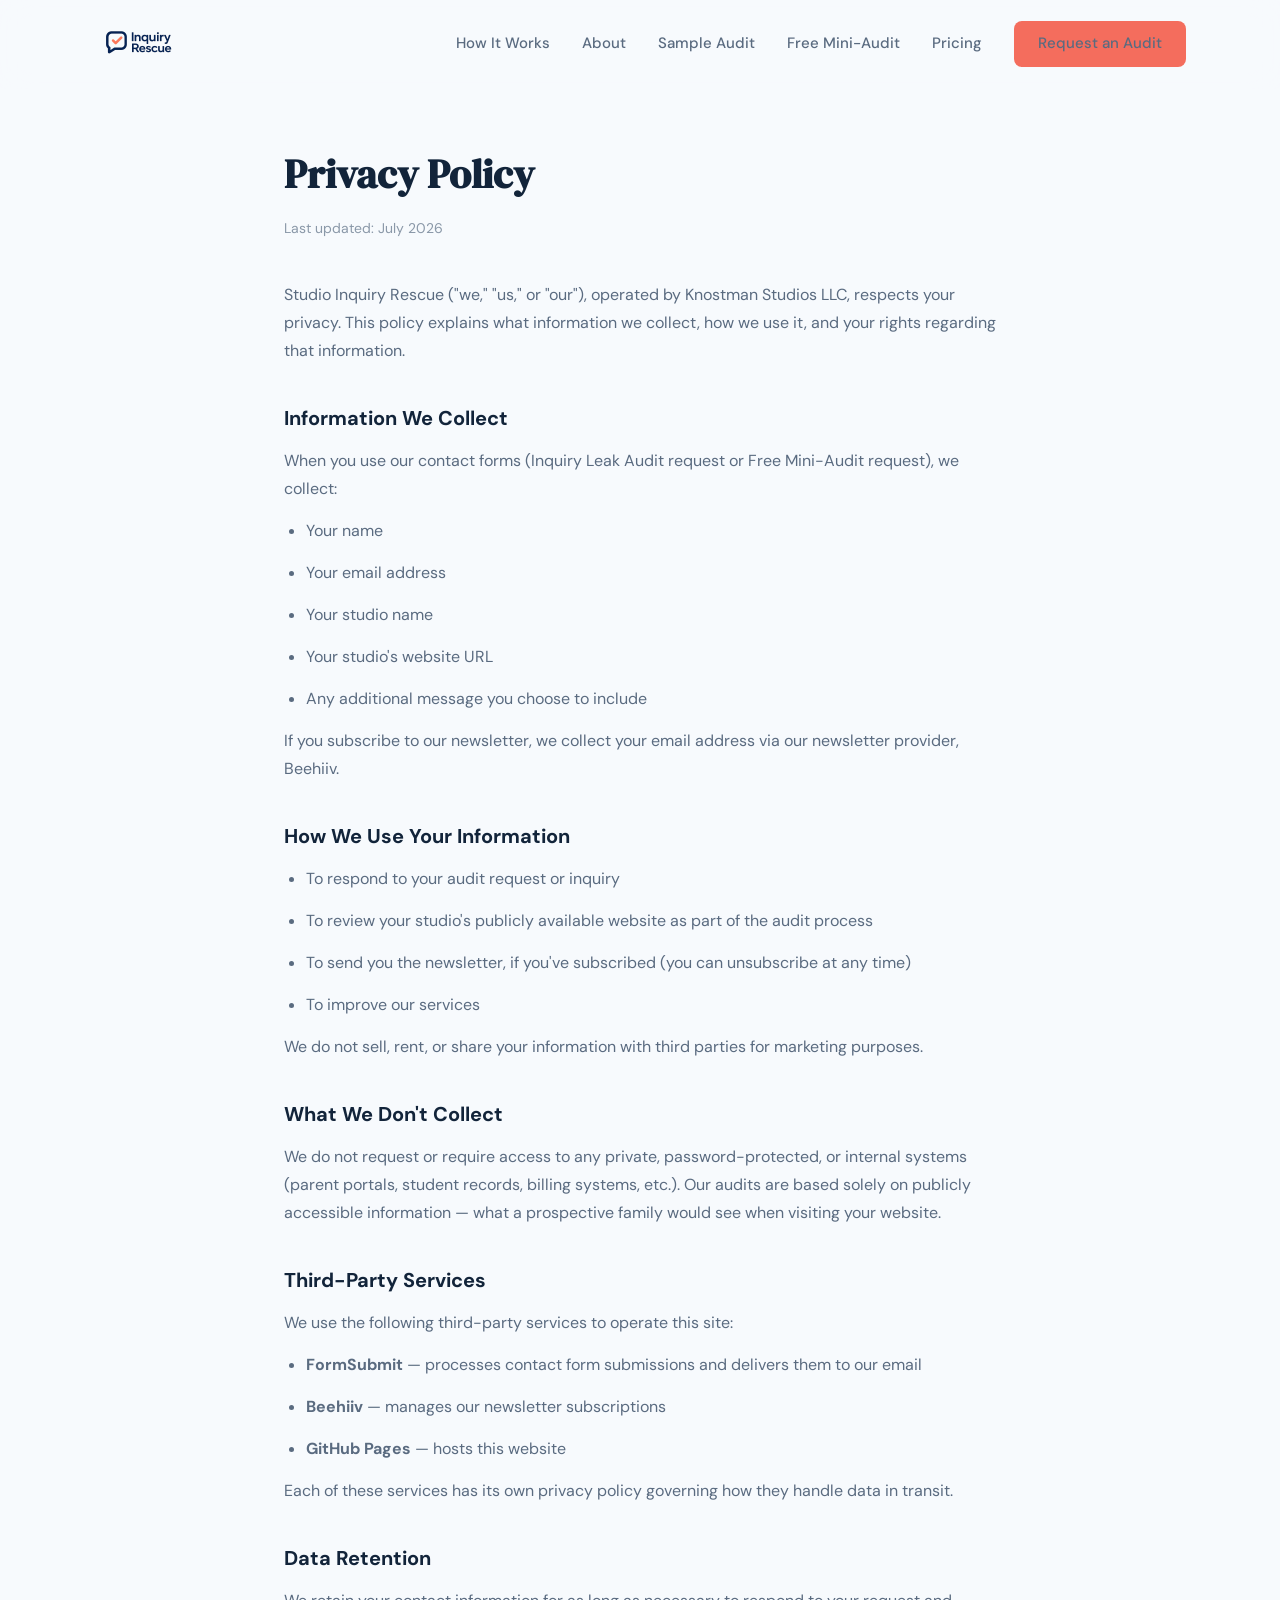
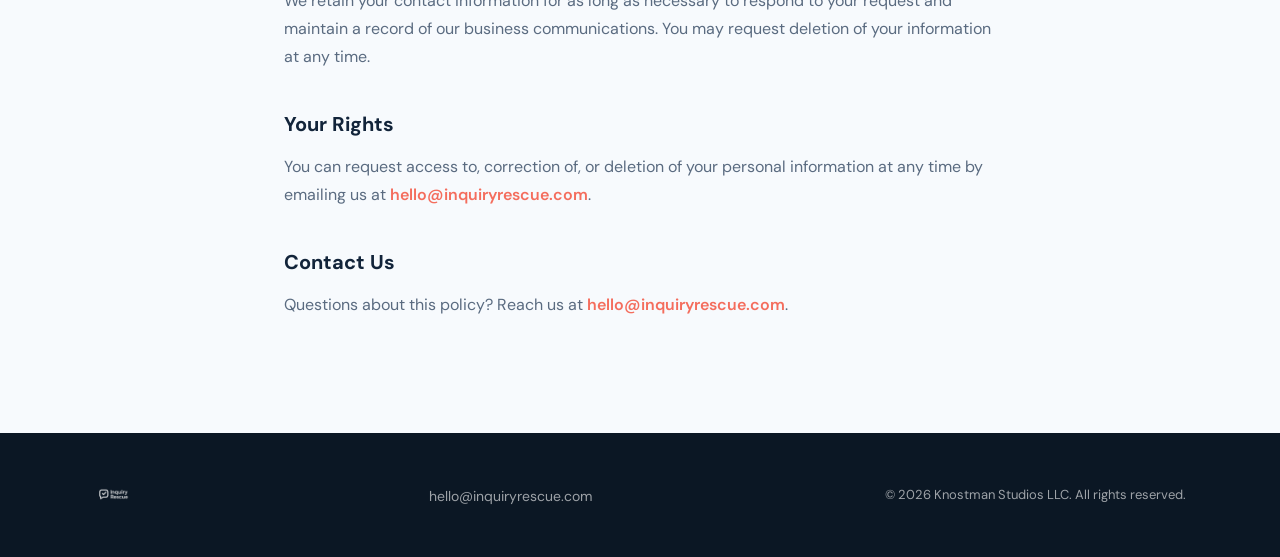
==== privacy.html @ fb29ea05 "Add Meta Pixel to all pages" ====
<!DOCTYPE html>
<html lang="en">
<head>
  <meta charset="UTF-8">
  <meta name="viewport" content="width=device-width, initial-scale=1.0">
  <title>Privacy Policy | Studio Inquiry Rescue</title>
  <meta name="description" content="Privacy Policy for Studio Inquiry Rescue — how we collect, use, and protect your information.">
  <meta name="robots" content="index, follow">
  <link href="https://fonts.googleapis.com/css2?family=DM+Sans:ital,opsz,wght@0,9..40,400;0,9..40,500;0,9..40,600;0,9..40,700;1,9..40,400&family=DM+Serif+Display&display=swap" rel="stylesheet">
  <link rel="stylesheet" href="styles.css">
  <link rel="icon" href="data:image/svg+xml,<svg xmlns='http://www.w3.org/2000/svg' viewBox='0 0 100 100'><rect rx='20' width='100' height='100' fill='%2312243A'/><path d='M28 52 L43 67 L72 33' stroke='%23F46D5D' stroke-width='10' fill='none' stroke-linecap='round' stroke-linejoin='round'/></svg>">
  <style>
    .legal-page { max-width: 760px; margin: 0 auto; padding: 140px 24px 100px; }
    .legal-page h1 { font-family: var(--font-serif); font-size: clamp(28px, 4vw, 40px); color: var(--navy); margin-bottom: 8px; }
    .legal-page .updated { color: var(--text-muted); font-size: 14px; margin-bottom: 40px; }
    .legal-page h2 { font-family: var(--font-sans); font-size: 20px; color: var(--navy); margin: 36px 0 12px; }
    .legal-page p, .legal-page li { color: var(--text-light); font-size: 16px; line-height: 1.75; margin-bottom: 14px; }
    .legal-page ul { padding-left: 22px; }
    .legal-page a { font-weight: 600; }
  </style>
  <!-- Meta Pixel Code -->
  <script>
  !function(f,b,e,v,n,t,s)
  {if(f.fbq)return;n=f.fbq=function(){n.callMethod?
  n.callMethod.apply(n,arguments):n.queue.push(arguments)};
  if(!f._fbq)f._fbq=n;n.push=n;n.loaded=!0;n.version='2.0';
  n.queue=[];t=b.createElement(e);t.async=!0;
  t.src=v;s=b.getElementsByTagName(e)[0];
  s.parentNode.insertBefore(t,s)}(window, document,'script',
  'https://connect.facebook.net/en_US/fbevents.js');
  fbq('init', '1351786470479619');
  fbq('track', 'PageView');
  </script>
  <noscript><img height="1" width="1" style="display:none"
  src="https://www.facebook.com/tr?id=1351786470479619&ev=PageView&noscript=1"
  /></noscript>
  <!-- End Meta Pixel Code -->
</head>
<body>

  <nav class="nav" id="nav">
    <div class="nav-inner container">
      <a href="/" class="nav-logo">
        <img src="assets/images/logo-long.png" alt="Inquiry Rescue" class="nav-logo-img">
      </a>
      <div class="nav-links">
        <a href="/#how-it-works">How It Works</a>
        <a href="/#about">About</a>
        <a href="/#sample">Sample Audit</a>
        <a href="/#mini-audit">Free Mini-Audit</a>
        <a href="/#pricing">Pricing</a>
        <a href="/#contact" class="btn btn-nav">Request an Audit</a>
      </div>
      <button class="nav-mobile-toggle" aria-label="Menu" onclick="document.body.classList.toggle('menu-open')">
        <span></span><span></span><span></span>
      </button>
    </div>
    <div class="mobile-menu">
      <a href="/#how-it-works" onclick="document.body.classList.remove('menu-open')">How It Works</a>
      <a href="/#about" onclick="document.body.classList.remove('menu-open')">About</a>
      <a href="/#sample" onclick="document.body.classList.remove('menu-open')">Sample Audit</a>
      <a href="/#mini-audit" onclick="document.body.classList.remove('menu-open')">Free Mini-Audit</a>
      <a href="/#pricing" onclick="document.body.classList.remove('menu-open')">Pricing</a>
      <a href="/#contact" class="btn btn-primary" onclick="document.body.classList.remove('menu-open')">Request an Audit</a>
    </div>
  </nav>

  <main class="legal-page">
    <h1>Privacy Policy</h1>
    <p class="updated">Last updated: July 2026</p>

    <p>Studio Inquiry Rescue ("we," "us," or "our"), operated by Knostman Studios LLC, respects your privacy. This policy explains what information we collect, how we use it, and your rights regarding that information.</p>

    <h2>Information We Collect</h2>
    <p>When you use our contact forms (Inquiry Leak Audit request or Free Mini-Audit request), we collect:</p>
    <ul>
      <li>Your name</li>
      <li>Your email address</li>
      <li>Your studio name</li>
      <li>Your studio's website URL</li>
      <li>Any additional message you choose to include</li>
    </ul>
    <p>If you subscribe to our newsletter, we collect your email address via our newsletter provider, Beehiiv.</p>

    <h2>How We Use Your Information</h2>
    <ul>
      <li>To respond to your audit request or inquiry</li>
      <li>To review your studio's publicly available website as part of the audit process</li>
      <li>To send you the newsletter, if you've subscribed (you can unsubscribe at any time)</li>
      <li>To improve our services</li>
    </ul>
    <p>We do not sell, rent, or share your information with third parties for marketing purposes.</p>

    <h2>What We Don't Collect</h2>
    <p>We do not request or require access to any private, password-protected, or internal systems (parent portals, student records, billing systems, etc.). Our audits are based solely on publicly accessible information — what a prospective family would see when visiting your website.</p>

    <h2>Third-Party Services</h2>
    <p>We use the following third-party services to operate this site:</p>
    <ul>
      <li><strong>FormSubmit</strong> — processes contact form submissions and delivers them to our email</li>
      <li><strong>Beehiiv</strong> — manages our newsletter subscriptions</li>
      <li><strong>GitHub Pages</strong> — hosts this website</li>
    </ul>
    <p>Each of these services has its own privacy policy governing how they handle data in transit.</p>

    <h2>Data Retention</h2>
    <p>We retain your contact information for as long as necessary to respond to your request and maintain a record of our business communications. You may request deletion of your information at any time.</p>

    <h2>Your Rights</h2>
    <p>You can request access to, correction of, or deletion of your personal information at any time by emailing us at <a href="mailto:hello@inquiryrescue.com">hello@inquiryrescue.com</a>.</p>

    <h2>Contact Us</h2>
    <p>Questions about this policy? Reach us at <a href="mailto:hello@inquiryrescue.com">hello@inquiryrescue.com</a>.</p>
  </main>

  <footer class="footer">
    <div class="container">
      <div class="footer-inner">
        <div class="footer-brand">
          <img src="assets/images/logo-long.png" alt="Inquiry Rescue" class="footer-logo-img">
        </div>
        <div class="footer-links">
          <a href="mailto:hello@inquiryrescue.com">hello@inquiryrescue.com</a>
        </div>
        <div class="footer-legal">
          <p>&copy; 2026 Knostman Studios LLC. All rights reserved.</p>
        </div>
      </div>
    </div>
  </footer>

  <script>
    const nav = document.getElementById('nav');
    window.addEventListener('scroll', () => { nav.classList.toggle('scrolled', window.scrollY > 50); });
  </script>

</body>
</html>
---- styles.css ----
/* ============================================
   STUDIO INQUIRY RESCUE — Main Stylesheet
   Brand: Deep Navy #12243A, Coral #F46D5D
   ============================================ */

/* --- RESET & BASE --- */
*, *::before, *::after { margin: 0; padding: 0; box-sizing: border-box; }

:root {
  --navy:       #12243A;
  --navy-light: #1a3150;
  --navy-dark:  #0B1724;
  --coral:      #F46D5D;
  --coral-hover:#e85a48;
  --coral-light:#fef0ee;
  --bg:         #F7FAFD;
  --bg-white:   #ffffff;
  --text:       #2a3a4e;
  --text-light: #5a6b80;
  --text-muted: #8a98a8;
  --border:     #e2e8f0;
  --radius:     12px;
  --radius-lg:  20px;
  --shadow-sm:  0 1px 3px rgba(18,36,58,0.06);
  --shadow-md:  0 4px 20px rgba(18,36,58,0.08);
  --shadow-lg:  0 8px 40px rgba(18,36,58,0.12);
  --font-sans:  'DM Sans', -apple-system, BlinkMacSystemFont, 'Segoe UI', sans-serif;
  --font-serif: 'DM Serif Display', Georgia, serif;
}

html { scroll-behavior: smooth; }

body {
  font-family: var(--font-sans);
  font-size: 17px;
  line-height: 1.7;
  color: var(--text);
  background: var(--bg);
  -webkit-font-smoothing: antialiased;
}

.container {
  max-width: 1140px;
  margin: 0 auto;
  padding: 0 24px;
}

img { max-width: 100%; height: auto; display: block; }
a { color: var(--coral); text-decoration: none; transition: color 0.2s; }
a:hover { color: var(--coral-hover); }

/* --- BUTTONS --- */
.btn {
  display: inline-flex;
  align-items: center;
  justify-content: center;
  padding: 14px 32px;
  border-radius: 10px;
  font-family: var(--font-sans);
  font-size: 16px;
  font-weight: 600;
  cursor: pointer;
  border: none;
  transition: all 0.2s ease;
  text-decoration: none;
}

.btn-primary {
  background: var(--coral);
  color: #fff;
  box-shadow: 0 2px 12px rgba(244,109,93,0.3);
}
.btn-primary:hover {
  background: var(--coral-hover);
  color: #fff;
  transform: translateY(-1px);
  box-shadow: 0 4px 20px rgba(244,109,93,0.4);
}

.btn-outline {
  background: transparent;
  color: var(--navy);
  border: 2px solid var(--border);
}
.btn-outline:hover {
  border-color: var(--navy);
  color: var(--navy);
  background: rgba(18,36,58,0.03);
}

.btn-nav {
  padding: 10px 24px;
  font-size: 14px;
  background: var(--coral);
  color: #fff;
  border-radius: 8px;
}
.btn-nav:hover { background: var(--coral-hover); color: #fff; }

.btn-lg { padding: 18px 40px; font-size: 17px; }
.btn-full { width: 100%; }

/* --- NAV --- */
.nav {
  position: fixed;
  top: 0;
  left: 0;
  right: 0;
  z-index: 1000;
  background: rgba(247,250,253,0.85);
  backdrop-filter: blur(16px);
  -webkit-backdrop-filter: blur(16px);
  transition: all 0.3s ease;
  border-bottom: 1px solid transparent;
}
.nav.scrolled {
  background: rgba(255,255,255,0.95);
  border-bottom-color: var(--border);
  box-shadow: var(--shadow-sm);
}

.nav-inner {
  display: flex;
  align-items: center;
  justify-content: space-between;
  height: 88px;
}

.nav-logo {
  display: flex;
  align-items: center;
  text-decoration: none;
}
.nav-logo:hover { opacity: 0.9; }
.nav-logo-img { height: 64px; width: auto; }

.nav-links {
  display: flex;
  align-items: center;
  gap: 32px;
}
.nav-links a {
  color: var(--text-light);
  font-size: 15px;
  font-weight: 500;
  text-decoration: none;
  transition: color 0.2s;
}
.nav-links a:hover { color: var(--navy); }

.nav-mobile-toggle {
  display: none;
  flex-direction: column;
  gap: 5px;
  background: none;
  border: none;
  cursor: pointer;
  padding: 8px;
}
.nav-mobile-toggle span {
  width: 24px;
  height: 2px;
  background: var(--navy);
  transition: all 0.3s;
}

.mobile-menu {
  display: none;
  flex-direction: column;
  gap: 16px;
  padding: 24px;
  background: var(--bg-white);
  border-top: 1px solid var(--border);
}
.mobile-menu a {
  color: var(--text);
  font-size: 16px;
  font-weight: 500;
  text-decoration: none;
}

/* --- HERO --- */
.hero {
  position: relative;
  padding: 160px 0 100px;
  overflow: hidden;
}
.hero-content {
  max-width: 720px;
}
.hero-eyebrow {
  display: inline-block;
  font-size: 14px;
  font-weight: 600;
  color: var(--coral);
  text-transform: uppercase;
  letter-spacing: 1.5px;
  margin-bottom: 20px;
}
.hero-headline {
  font-family: var(--font-serif);
  font-size: clamp(36px, 5vw, 56px);
  line-height: 1.15;
  color: var(--navy);
  margin-bottom: 28px;
}
.hero-sub {
  font-size: 18px;
  color: var(--text-light);
  margin-bottom: 16px;
  max-width: 600px;
}
.hero-sub strong { color: var(--navy); }
.hero-sub em { font-style: italic; }

.hero-ctas {
  display: flex;
  gap: 16px;
  margin-top: 36px;
  flex-wrap: wrap;
}

.hero-bg-accent {
  position: absolute;
  top: -200px;
  right: -200px;
  width: 700px;
  height: 700px;
  background: radial-gradient(circle, rgba(244,109,93,0.07) 0%, transparent 70%);
  pointer-events: none;
}

/* --- SECTIONS --- */
.section {
  padding: 100px 0;
}

.section-header {
  text-align: center;
  max-width: 680px;
  margin: 0 auto 60px;
}
.section-eyebrow {
  font-size: 13px;
  font-weight: 600;
  color: var(--coral);
  text-transform: uppercase;
  letter-spacing: 1.5px;
  margin-bottom: 12px;
}
.section-header h2 {
  font-family: var(--font-serif);
  font-size: clamp(28px, 4vw, 40px);
  color: var(--navy);
  line-height: 1.25;
  margin-bottom: 16px;
}
.section-desc {
  font-size: 17px;
  color: var(--text-light);
  line-height: 1.7;
}

/* --- PROBLEM GRID --- */
.section-problem { background: var(--bg-white); }

.problem-grid {
  display: grid;
  grid-template-columns: repeat(3, 1fr);
  gap: 24px;
}
.problem-card {
  background: var(--bg);
  border: 1px solid var(--border);
  border-radius: var(--radius-lg);
  padding: 32px;
  transition: transform 0.2s, box-shadow 0.2s;
}
.problem-card:hover {
  transform: translateY(-4px);
  box-shadow: var(--shadow-md);
}
.problem-icon {
  margin-bottom: 16px;
  color: var(--coral);
}
.problem-icon svg {
  width: 32px;
  height: 32px;
}
.problem-card h3 {
  font-size: 18px;
  color: var(--navy);
  margin-bottom: 10px;
  font-weight: 600;
}
.problem-card p {
  font-size: 15px;
  color: var(--text-light);
  line-height: 1.65;
}

/* --- HOW IT WORKS --- */
.steps {
  max-width: 680px;
  margin: 0 auto;
  display: flex;
  flex-direction: column;
  gap: 40px;
}
.step {
  display: flex;
  gap: 24px;
  align-items: flex-start;
}
.step-number {
  flex-shrink: 0;
  width: 48px;
  height: 48px;
  display: flex;
  align-items: center;
  justify-content: center;
  background: var(--navy);
  color: #fff;
  font-family: var(--font-serif);
  font-size: 22px;
  border-radius: 50%;
}
.step-content h3 {
  font-size: 20px;
  color: var(--navy);
  margin-bottom: 8px;
}
.step-content p {
  color: var(--text-light);
  font-size: 16px;
}

/* --- WHAT'S INCLUDED --- */
.section-included { background: var(--bg-white); }

.included-grid {
  display: grid;
  grid-template-columns: repeat(2, 1fr);
  gap: 20px;
  max-width: 800px;
  margin: 0 auto;
}
.included-item {
  display: flex;
  gap: 16px;
  align-items: flex-start;
  padding: 20px;
  border-radius: var(--radius);
  transition: background 0.2s;
}
.included-item:hover { background: var(--bg); }

.check-icon {
  flex-shrink: 0;
  width: 24px;
  height: 24px;
  margin-top: 2px;
}
.included-item h4 {
  font-size: 16px;
  color: var(--navy);
  margin-bottom: 4px;
  font-weight: 600;
}
.included-item p {
  font-size: 14px;
  color: var(--text-light);
  line-height: 1.5;
}

/* --- ABOUT --- */
.about-layout {
  display: grid;
  grid-template-columns: 300px 1fr;
  gap: 64px;
  align-items: center;
}
.about-photo img {
  border-radius: var(--radius-lg);
  box-shadow: var(--shadow-lg);
  width: 100%;
  aspect-ratio: 3/4;
  object-fit: cover;
  object-position: center top;
}
.about-text h2 {
  font-family: var(--font-serif);
  font-size: clamp(26px, 3.5vw, 36px);
  color: var(--navy);
  margin-bottom: 20px;
  line-height: 1.25;
}
.about-text p {
  color: var(--text-light);
  margin-bottom: 16px;
  font-size: 16px;
}
.about-tagline {
  font-size: 20px !important;
  font-weight: 600;
  color: var(--navy) !important;
  margin-top: 8px;
}

/* --- SAMPLE AUDIT --- */
.section-sample { background: var(--bg-white); }

.sample-text {
  max-width: 700px;
  margin: 0 auto;
}
.sample-text h2 {
  font-family: var(--font-serif);
  font-size: clamp(28px, 4vw, 40px);
  color: var(--navy);
  margin-bottom: 16px;
  line-height: 1.25;
}
.sample-text > p {
  color: var(--text-light);
  margin-bottom: 16px;
  font-size: 16px;
}

.sample-preview-items {
  margin: 32px 0;
  display: flex;
  flex-direction: column;
  gap: 12px;
}
.sample-preview-item {
  padding: 16px 20px;
  background: var(--bg);
  border-left: 3px solid var(--coral);
  border-radius: 0 var(--radius) var(--radius) 0;
  font-size: 15px;
  color: var(--text);
}
.sample-label {
  font-weight: 600;
  color: var(--coral);
}

/* --- URGENCY --- */
.section-urgency {
  padding: 80px 0;
}
.urgency-box {
  background: var(--navy);
  color: #fff;
  border-radius: var(--radius-lg);
  padding: 64px;
  text-align: center;
  position: relative;
  overflow: hidden;
}
.urgency-box::before {
  content: '';
  position: absolute;
  top: -100px;
  right: -100px;
  width: 400px;
  height: 400px;
  background: radial-gradient(circle, rgba(244,109,93,0.15) 0%, transparent 70%);
  pointer-events: none;
}
.urgency-box h2 {
  font-family: var(--font-serif);
  font-size: clamp(28px, 4vw, 40px);
  margin-bottom: 16px;
  position: relative;
}
.urgency-box p {
  font-size: 17px;
  color: rgba(255,255,255,0.8);
  max-width: 600px;
  margin: 0 auto 32px;
  position: relative;
}

/* --- PRICING --- */
.pricing-card {
  max-width: 480px;
  margin: 0 auto;
  background: var(--bg-white);
  border: 2px solid var(--border);
  border-radius: var(--radius-lg);
  overflow: hidden;
  box-shadow: var(--shadow-md);
}
.pricing-header {
  background: var(--navy);
  color: #fff;
  padding: 40px 40px 32px;
  text-align: center;
}
.pricing-header h3 {
  font-size: 14px;
  font-weight: 600;
  text-transform: uppercase;
  letter-spacing: 1.5px;
  opacity: 0.7;
  margin-bottom: 16px;
}
.pricing-amount {
  display: flex;
  align-items: flex-start;
  justify-content: center;
  gap: 4px;
}
.pricing-dollar {
  font-size: 24px;
  font-weight: 600;
  margin-top: 8px;
}
.pricing-number {
  font-family: var(--font-serif);
  font-size: 72px;
  line-height: 1;
}
.pricing-note {
  font-size: 14px;
  opacity: 0.6;
  margin-top: 8px;
}

.pricing-body {
  padding: 36px 40px 40px;
}
.pricing-list {
  list-style: none;
  margin-bottom: 32px;
}
.pricing-list li {
  padding: 10px 0;
  border-bottom: 1px solid var(--border);
  font-size: 15px;
  color: var(--text);
  padding-left: 28px;
  position: relative;
}
.pricing-list li::before {
  content: '';
  position: absolute;
  left: 0;
  top: 14px;
  width: 16px;
  height: 16px;
  background: url("data:image/svg+xml,%3Csvg viewBox='0 0 24 24' fill='none' xmlns='http://www.w3.org/2000/svg'%3E%3Cpath d='M5 13l4 4L19 7' stroke='%23F46D5D' stroke-width='2.5' stroke-linecap='round' stroke-linejoin='round'/%3E%3C/svg%3E") center/contain no-repeat;
}
.pricing-list li:last-child { border-bottom: none; }

.pricing-fine {
  font-size: 13px;
  color: var(--text-muted);
  text-align: center;
  margin-top: 16px;
  line-height: 1.5;
}

.pricing-reframe {
  text-align: center;
  margin-top: 40px;
  padding: 32px;
  background: var(--coral-light);
  border-radius: var(--radius-lg);
  max-width: 560px;
  margin-left: auto;
  margin-right: auto;
}
.pricing-reframe p {
  font-size: 17px;
  color: var(--navy);
  line-height: 1.6;
}

/* --- CONTACT --- */
.section-contact { background: var(--bg-white); }

.contact-layout {
  display: grid;
  grid-template-columns: 1fr 1fr;
  gap: 64px;
  align-items: flex-start;
}
.contact-text h2 {
  font-family: var(--font-serif);
  font-size: clamp(28px, 3.5vw, 36px);
  color: var(--navy);
  margin-bottom: 16px;
  line-height: 1.25;
}
.contact-text > p {
  color: var(--text-light);
  font-size: 16px;
  margin-bottom: 24px;
}
.contact-details {
  margin-top: 32px;
}
.contact-details a {
  font-weight: 600;
}

.contact-form {
  display: flex;
  flex-direction: column;
  gap: 20px;
}
.form-group label {
  display: block;
  font-size: 14px;
  font-weight: 600;
  color: var(--navy);
  margin-bottom: 6px;
}
.optional {
  font-weight: 400;
  color: var(--text-muted);
}
.form-group input,
.form-group textarea {
  width: 100%;
  padding: 14px 16px;
  border: 1.5px solid var(--border);
  border-radius: 10px;
  font-family: var(--font-sans);
  font-size: 16px;
  color: var(--text);
  background: var(--bg);
  transition: border-color 0.2s, box-shadow 0.2s;
}
.form-group input:focus,
.form-group textarea:focus,
.form-group select:focus {
  outline: none;
  border-color: var(--coral);
  box-shadow: 0 0 0 3px rgba(244,109,93,0.1);
}
.form-group textarea { resize: vertical; min-height: 80px; }
.form-group input::placeholder,
.form-group textarea::placeholder { color: var(--text-muted); }
.form-group select {
  width: 100%;
  padding: 14px 16px;
  border: 1.5px solid var(--border);
  border-radius: 10px;
  font-size: 15px;
  color: var(--text);
  background: var(--bg);
  transition: border-color 0.2s, box-shadow 0.2s;
  appearance: none;
  background-image: url("data:image/svg+xml,%3Csvg xmlns='http://www.w3.org/2000/svg' width='12' height='8' viewBox='0 0 12 8'%3E%3Cpath d='M1 1l5 5 5-5' stroke='%2312243A' stroke-width='1.5' fill='none' stroke-linecap='round' stroke-linejoin='round'/%3E%3C/svg%3E");
  background-repeat: no-repeat;
  background-position: right 16px center;
}
.form-radio-group {
  display: flex;
  flex-direction: column;
  gap: 10px;
}
.form-radio-option {
  display: flex;
  align-items: center;
  gap: 10px;
  padding: 12px 14px;
  border: 1.5px solid var(--border);
  border-radius: 10px;
  cursor: pointer;
  transition: border-color 0.2s, background 0.2s;
}
.form-radio-option:hover { border-color: var(--coral); }
.form-radio-option input[type="radio"] {
  width: auto;
  margin: 0;
  accent-color: var(--coral);
}
.form-radio-option label {
  margin: 0;
  font-weight: 400;
  color: var(--text);
  cursor: pointer;
}

.form-privacy {
  font-size: 13px;
  color: var(--text-muted);
  text-align: center;
  margin-top: 8px;
}

.form-success {
  text-align: center;
  padding: 60px 40px;
  background: var(--bg);
  border-radius: var(--radius-lg);
}
.success-icon {
  width: 64px;
  height: 64px;
  border-radius: 50%;
  background: var(--coral);
  display: flex;
  align-items: center;
  justify-content: center;
  margin: 0 auto 20px;
}
.success-icon svg {
  width: 32px;
  height: 32px;
}
.form-success h3 {
  font-size: 24px;
  color: var(--navy);
  margin-bottom: 12px;
}
.form-success p {
  color: var(--text-light);
  max-width: 400px;
  margin: 0 auto;
}

/* --- NEWSLETTER --- */
.newsletter-box {
  display: flex;
  flex-direction: column;
  align-items: center;
  text-align: center;
  gap: 32px;
  background: var(--bg-white);
  border: 1px solid var(--border);
  border-radius: var(--radius-lg);
  padding: 48px;
}
.newsletter-text h3 {
  font-family: var(--font-serif);
  font-size: 24px;
  color: var(--navy);
  margin-bottom: 8px;
}
.newsletter-text p {
  color: var(--text-light);
  font-size: 15px;
  max-width: 520px;
  margin: 0 auto;
}
.newsletter-form-wrapper {
  width: 100%;
  max-width: 480px;
}
.newsletter-note {
  font-size: 12px;
  color: var(--text-muted);
  margin-top: 8px;
  text-align: center;
}

/* --- FOOTER --- */
.footer {
  background: var(--navy-dark);
  color: rgba(255,255,255,0.6);
  padding: 48px 0;
}
.footer-inner {
  display: flex;
  align-items: center;
  justify-content: space-between;
}
.footer-brand {
  display: flex;
  align-items: center;
}
.footer-logo-img {
  height: 28px;
  width: auto;
  filter: brightness(0) invert(1);
  opacity: 0.85;
}
.footer-links a {
  color: rgba(255,255,255,0.6);
  font-size: 14px;
}
.footer-links a:hover { color: #fff; }
.footer-legal p { font-size: 13px; }

/* --- ANIMATIONS --- */
.fade-in {
  opacity: 0;
  transform: translateY(20px);
  transition: opacity 0.5s ease, transform 0.5s ease;
}
.fade-in.visible {
  opacity: 1;
  transform: translateY(0);
}

/* Stagger delays for grid items */
.problem-card:nth-child(1) { transition-delay: 0s; }
.problem-card:nth-child(2) { transition-delay: 0.1s; }
.problem-card:nth-child(3) { transition-delay: 0.2s; }
.problem-card:nth-child(4) { transition-delay: 0.3s; }
.problem-card:nth-child(5) { transition-delay: 0.4s; }
.problem-card:nth-child(6) { transition-delay: 0.5s; }

.step:nth-child(1) { transition-delay: 0s; }
.step:nth-child(2) { transition-delay: 0.15s; }
.step:nth-child(3) { transition-delay: 0.3s; }

.included-item:nth-child(1) { transition-delay: 0s; }
.included-item:nth-child(2) { transition-delay: 0.05s; }
.included-item:nth-child(3) { transition-delay: 0.1s; }
.included-item:nth-child(4) { transition-delay: 0.15s; }
.included-item:nth-child(5) { transition-delay: 0.2s; }
.included-item:nth-child(6) { transition-delay: 0.25s; }
.included-item:nth-child(7) { transition-delay: 0.3s; }
.included-item:nth-child(8) { transition-delay: 0.35s; }

.sample-preview-item:nth-child(1) { transition-delay: 0s; }
.sample-preview-item:nth-child(2) { transition-delay: 0.08s; }
.sample-preview-item:nth-child(3) { transition-delay: 0.16s; }
.sample-preview-item:nth-child(4) { transition-delay: 0.24s; }
.sample-preview-item:nth-child(5) { transition-delay: 0.32s; }

/* --- RESPONSIVE --- */
@media (max-width: 900px) {
  .nav-links { display: none; }
  .nav-mobile-toggle { display: flex; }
  body.menu-open .mobile-menu { display: flex; }
  body.menu-open .nav-mobile-toggle span:nth-child(1) { transform: rotate(45deg) translate(5px, 5px); }
  body.menu-open .nav-mobile-toggle span:nth-child(2) { opacity: 0; }
  body.menu-open .nav-mobile-toggle span:nth-child(3) { transform: rotate(-45deg) translate(5px, -5px); }

  .problem-grid { grid-template-columns: 1fr 1fr; }
  .about-layout { grid-template-columns: 1fr; gap: 40px; }
  .about-photo { max-width: 280px; }
  .contact-layout { grid-template-columns: 1fr; gap: 40px; }
  .included-grid { grid-template-columns: 1fr; }

  .footer-inner {
    flex-direction: column;
    gap: 16px;
    text-align: center;
  }

  .urgency-box { padding: 48px 32px; }
}

@media (max-width: 600px) {
  .section { padding: 72px 0; }
  .hero { padding: 130px 0 72px; }
  .hero-ctas { flex-direction: column; }
  .hero-ctas .btn { width: 100%; }
  .problem-grid { grid-template-columns: 1fr; }
  .pricing-body { padding: 28px 24px 32px; }
  .pricing-header { padding: 32px 24px 28px; }
  .pricing-number { font-size: 56px; }
  .urgency-box { padding: 40px 24px; }
}


/* --- FREE MINI-AUDIT SECTION --- */
.section-mini-audit {
  background: linear-gradient(180deg, var(--coral-light) 0%, var(--bg) 100%);
}
.mini-audit-layout {
  display: grid;
  grid-template-columns: 1fr 1fr;
  gap: 64px;
  align-items: flex-start;
}
.mini-audit-text .section-eyebrow {
  color: var(--coral);
  font-weight: 700;
}
.mini-audit-text h2 {
  font-family: var(--font-serif);
  font-size: clamp(28px, 3.5vw, 36px);
  color: var(--navy);
  margin-bottom: 16px;
  line-height: 1.25;
}
.mini-audit-text > p {
  color: var(--text-light);
  font-size: 16px;
  margin-bottom: 20px;
}
.mini-audit-list {
  list-style: none;
  margin-top: 28px;
  display: flex;
  flex-direction: column;
  gap: 14px;
}
.mini-audit-list li {
  display: flex;
  align-items: flex-start;
  gap: 12px;
  font-size: 15px;
  color: var(--text);
  font-weight: 500;
}
.mini-audit-list .check-icon {
  width: 22px;
  height: 22px;
  flex-shrink: 0;
  margin-top: 1px;
}

@media (max-width: 768px) {
  .mini-audit-layout { grid-template-columns: 1fr; gap: 40px; }
}


/* --- NEWSLETTER FORM (native, branded) --- */
.newsletter-form {
  display: flex;
  gap: 8px;
  width: 100%;
}
.newsletter-form input[type="email"] {
  flex: 1;
  min-width: 0;
  padding: 14px 16px;
  border: 1px solid var(--border);
  border-radius: 10px;
  font-family: var(--font-sans);
  font-size: 16px;
  color: var(--text);
  background: var(--bg-white);
}
.newsletter-form input[type="email"]:focus {
  outline: none;
  border-color: var(--coral);
  box-shadow: 0 0 0 3px var(--coral-light);
}
.newsletter-form .btn { white-space: nowrap; }
@media (max-width: 600px) {
  .newsletter-box { padding: 32px 20px; }
  .newsletter-form-wrapper { max-width: 100%; }
  .newsletter-form { flex-direction: column; }
  .newsletter-form .btn { width: 100%; }
}
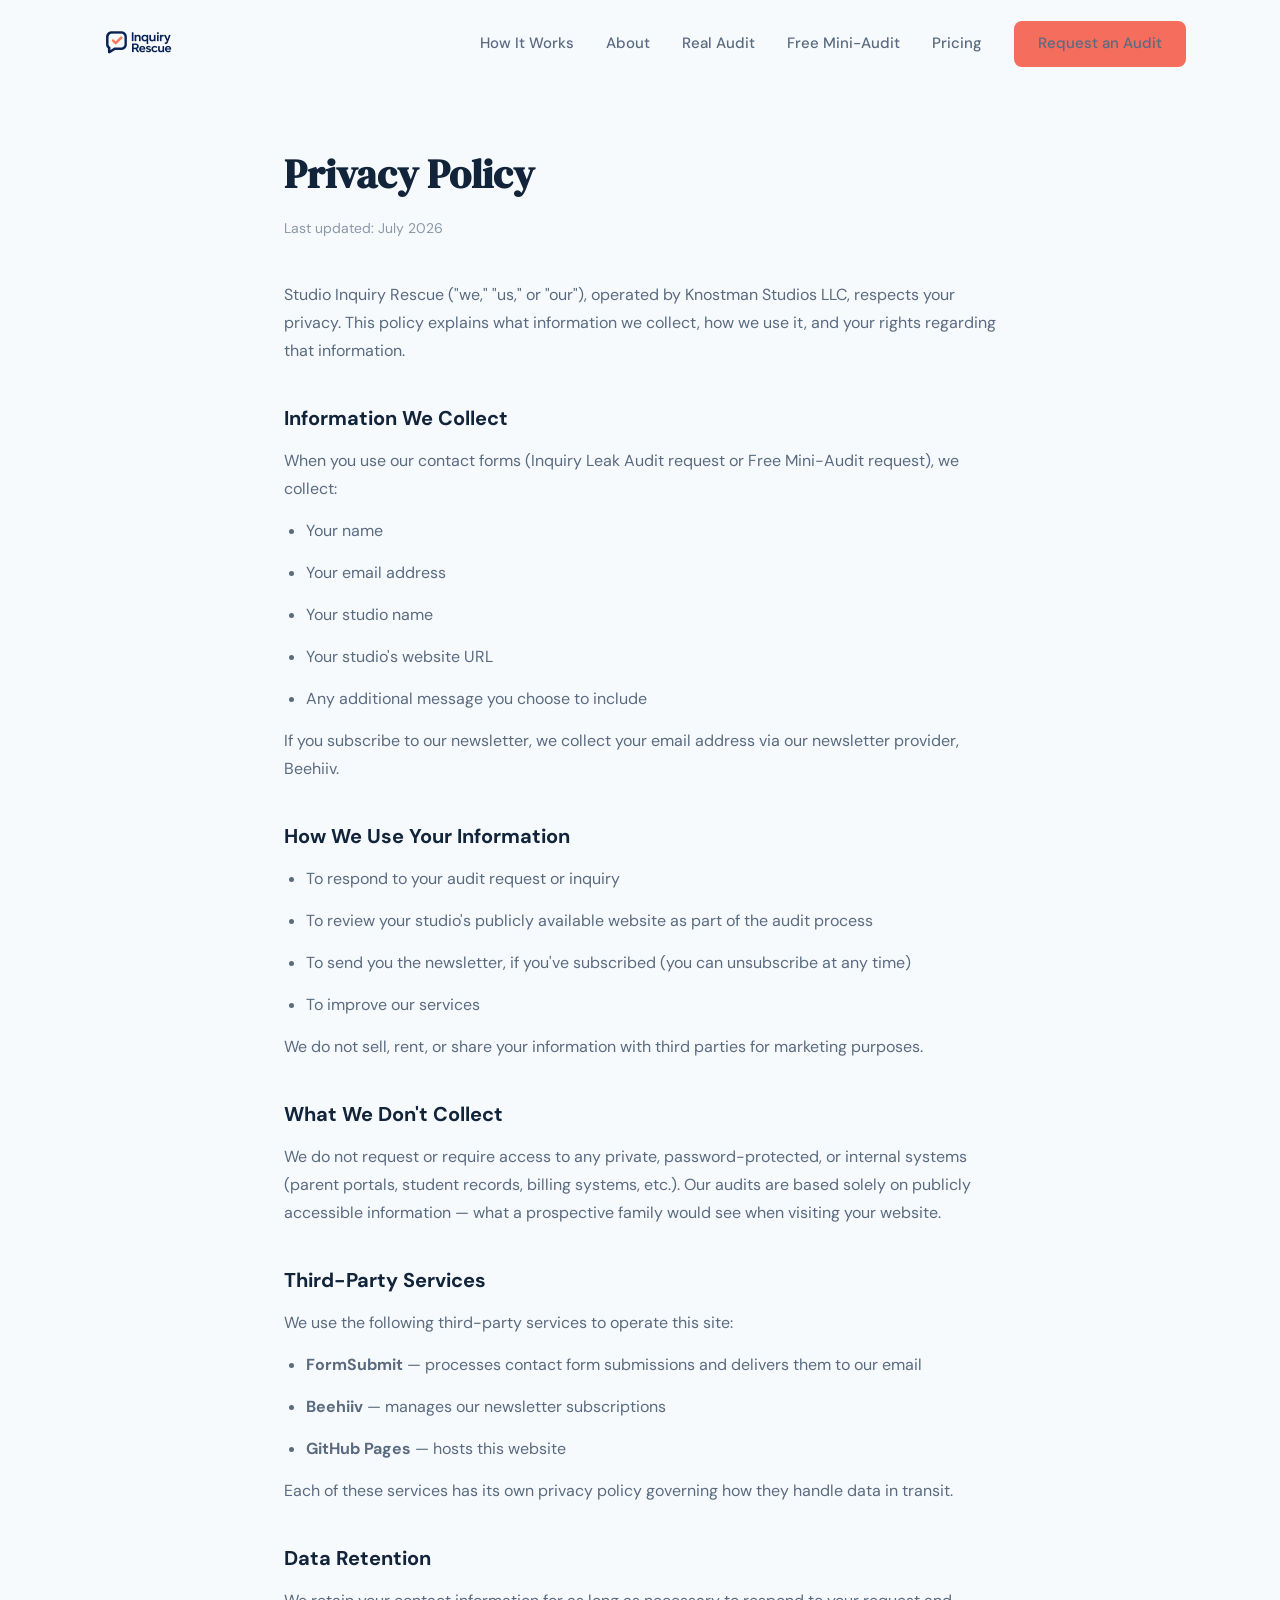
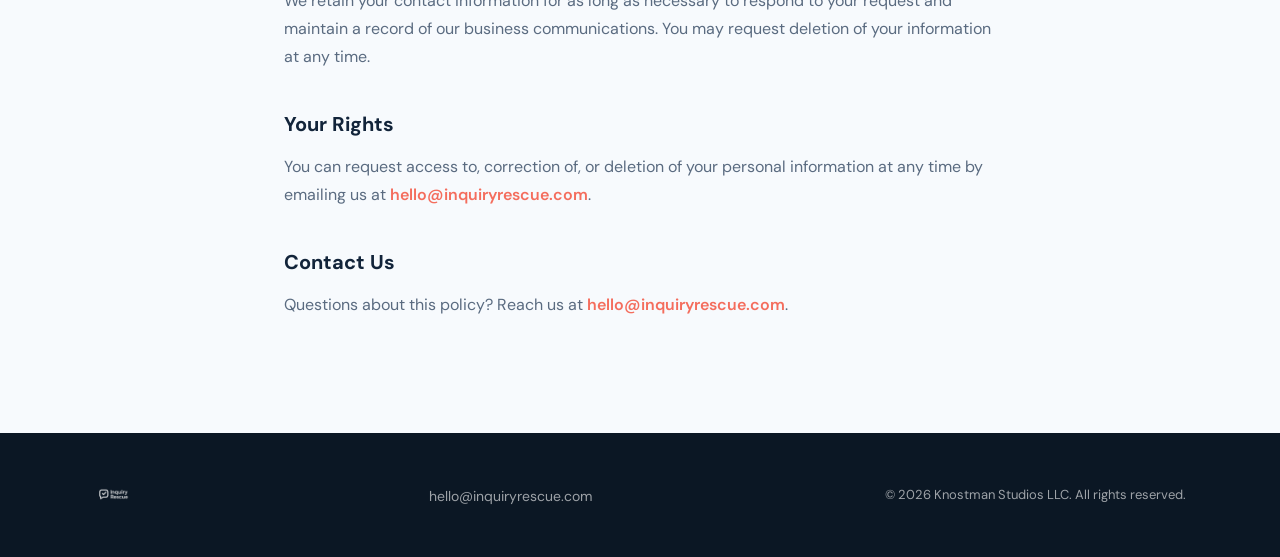
==== commit 89062a2e: "Replace generic sample audit with real anonymized Studio West audit" ====
--- a/privacy.html
+++ b/privacy.html
@@ -46,7 +46,7 @@
       <div class="nav-links">
         <a href="/#how-it-works">How It Works</a>
         <a href="/#about">About</a>
-        <a href="/#sample">Sample Audit</a>
+        <a href="/#sample">Real Audit</a>
         <a href="/#mini-audit">Free Mini-Audit</a>
         <a href="/#pricing">Pricing</a>
         <a href="/#contact" class="btn btn-nav">Request an Audit</a>
@@ -58,7 +58,7 @@
     <div class="mobile-menu">
       <a href="/#how-it-works" onclick="document.body.classList.remove('menu-open')">How It Works</a>
       <a href="/#about" onclick="document.body.classList.remove('menu-open')">About</a>
-      <a href="/#sample" onclick="document.body.classList.remove('menu-open')">Sample Audit</a>
+      <a href="/#sample" onclick="document.body.classList.remove('menu-open')">Real Audit</a>
       <a href="/#mini-audit" onclick="document.body.classList.remove('menu-open')">Free Mini-Audit</a>
       <a href="/#pricing" onclick="document.body.classList.remove('menu-open')">Pricing</a>
       <a href="/#contact" class="btn btn-primary" onclick="document.body.classList.remove('menu-open')">Request an Audit</a>
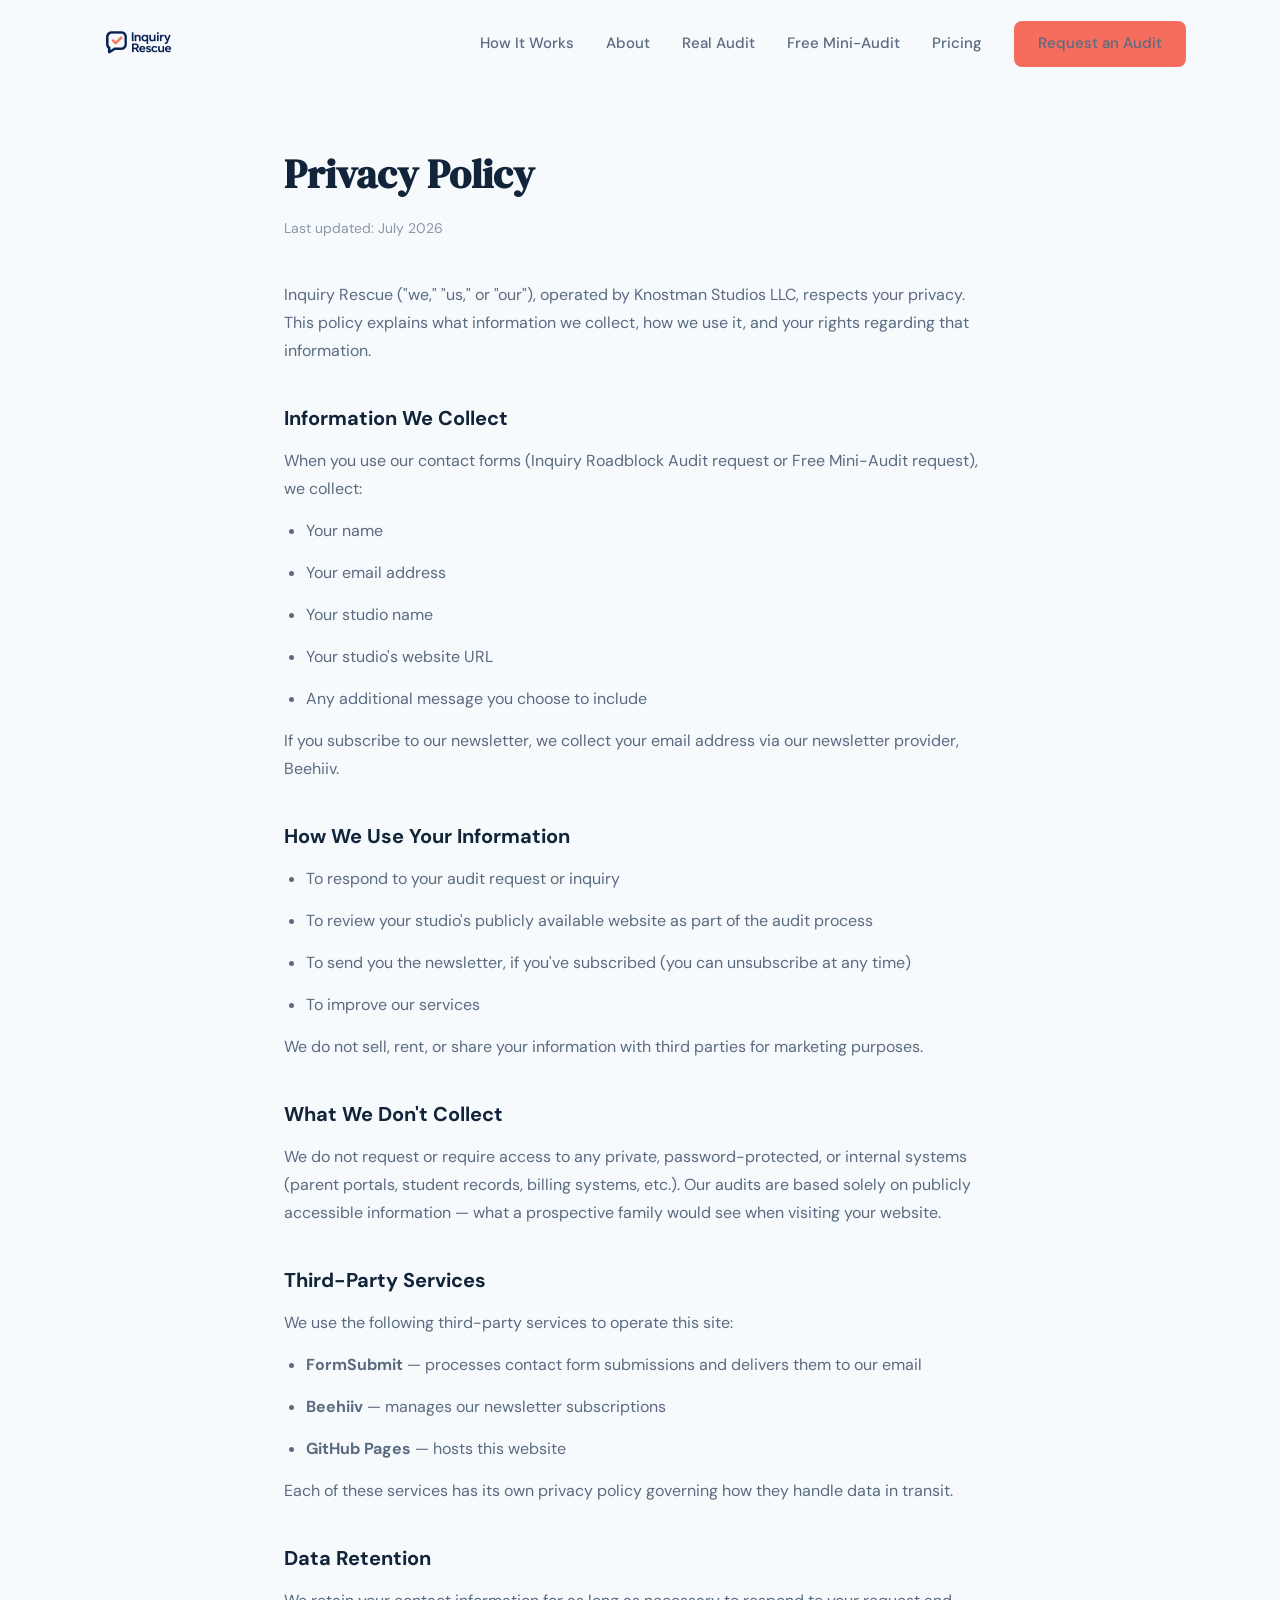
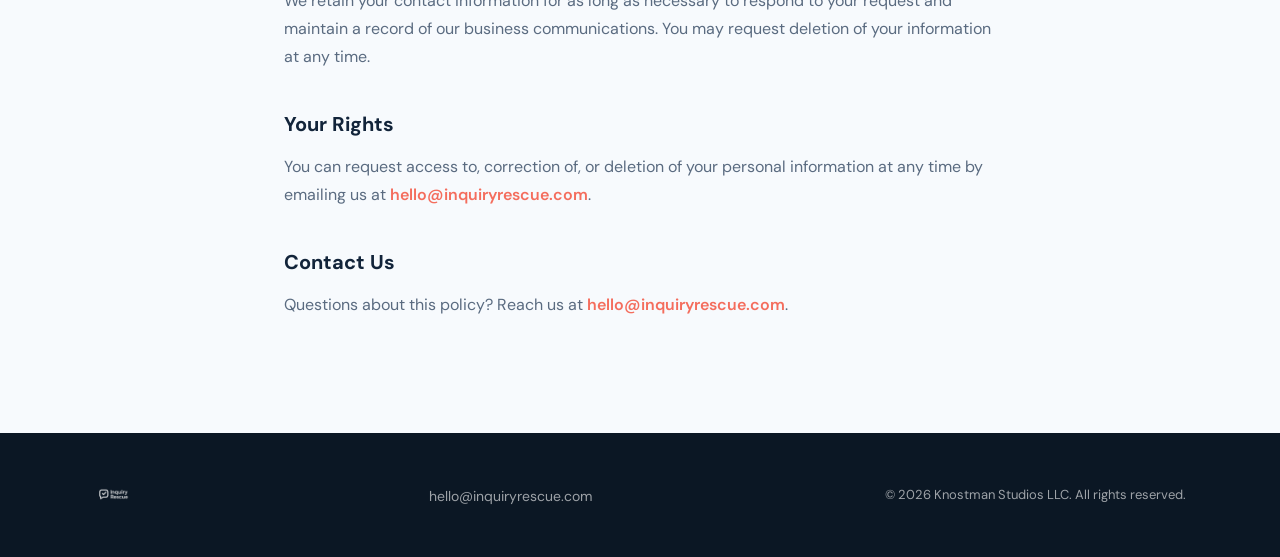
==== commit d5b9b3ae: "Fix brand naming: Studio Inquiry Rescue -> Inquiry Rescue; Inquiry Leak -> Inquiry Roadblock; sharpe" ====
--- a/privacy.html
+++ b/privacy.html
@@ -3,8 +3,8 @@
 <head>
   <meta charset="UTF-8">
   <meta name="viewport" content="width=device-width, initial-scale=1.0">
-  <title>Privacy Policy | Studio Inquiry Rescue</title>
-  <meta name="description" content="Privacy Policy for Studio Inquiry Rescue — how we collect, use, and protect your information.">
+  <title>Privacy Policy | Inquiry Rescue</title>
+  <meta name="description" content="Privacy Policy for Inquiry Rescue — how we collect, use, and protect your information.">
   <meta name="robots" content="index, follow">
   <link href="https://fonts.googleapis.com/css2?family=DM+Sans:ital,opsz,wght@0,9..40,400;0,9..40,500;0,9..40,600;0,9..40,700;1,9..40,400&family=DM+Serif+Display&display=swap" rel="stylesheet">
   <link rel="stylesheet" href="styles.css">
@@ -69,10 +69,10 @@
     <h1>Privacy Policy</h1>
     <p class="updated">Last updated: July 2026</p>
 
-    <p>Studio Inquiry Rescue ("we," "us," or "our"), operated by Knostman Studios LLC, respects your privacy. This policy explains what information we collect, how we use it, and your rights regarding that information.</p>
+    <p>Inquiry Rescue ("we," "us," or "our"), operated by Knostman Studios LLC, respects your privacy. This policy explains what information we collect, how we use it, and your rights regarding that information.</p>
 
     <h2>Information We Collect</h2>
-    <p>When you use our contact forms (Inquiry Leak Audit request or Free Mini-Audit request), we collect:</p>
+    <p>When you use our contact forms (Inquiry Roadblock Audit request or Free Mini-Audit request), we collect:</p>
     <ul>
       <li>Your name</li>
       <li>Your email address</li>
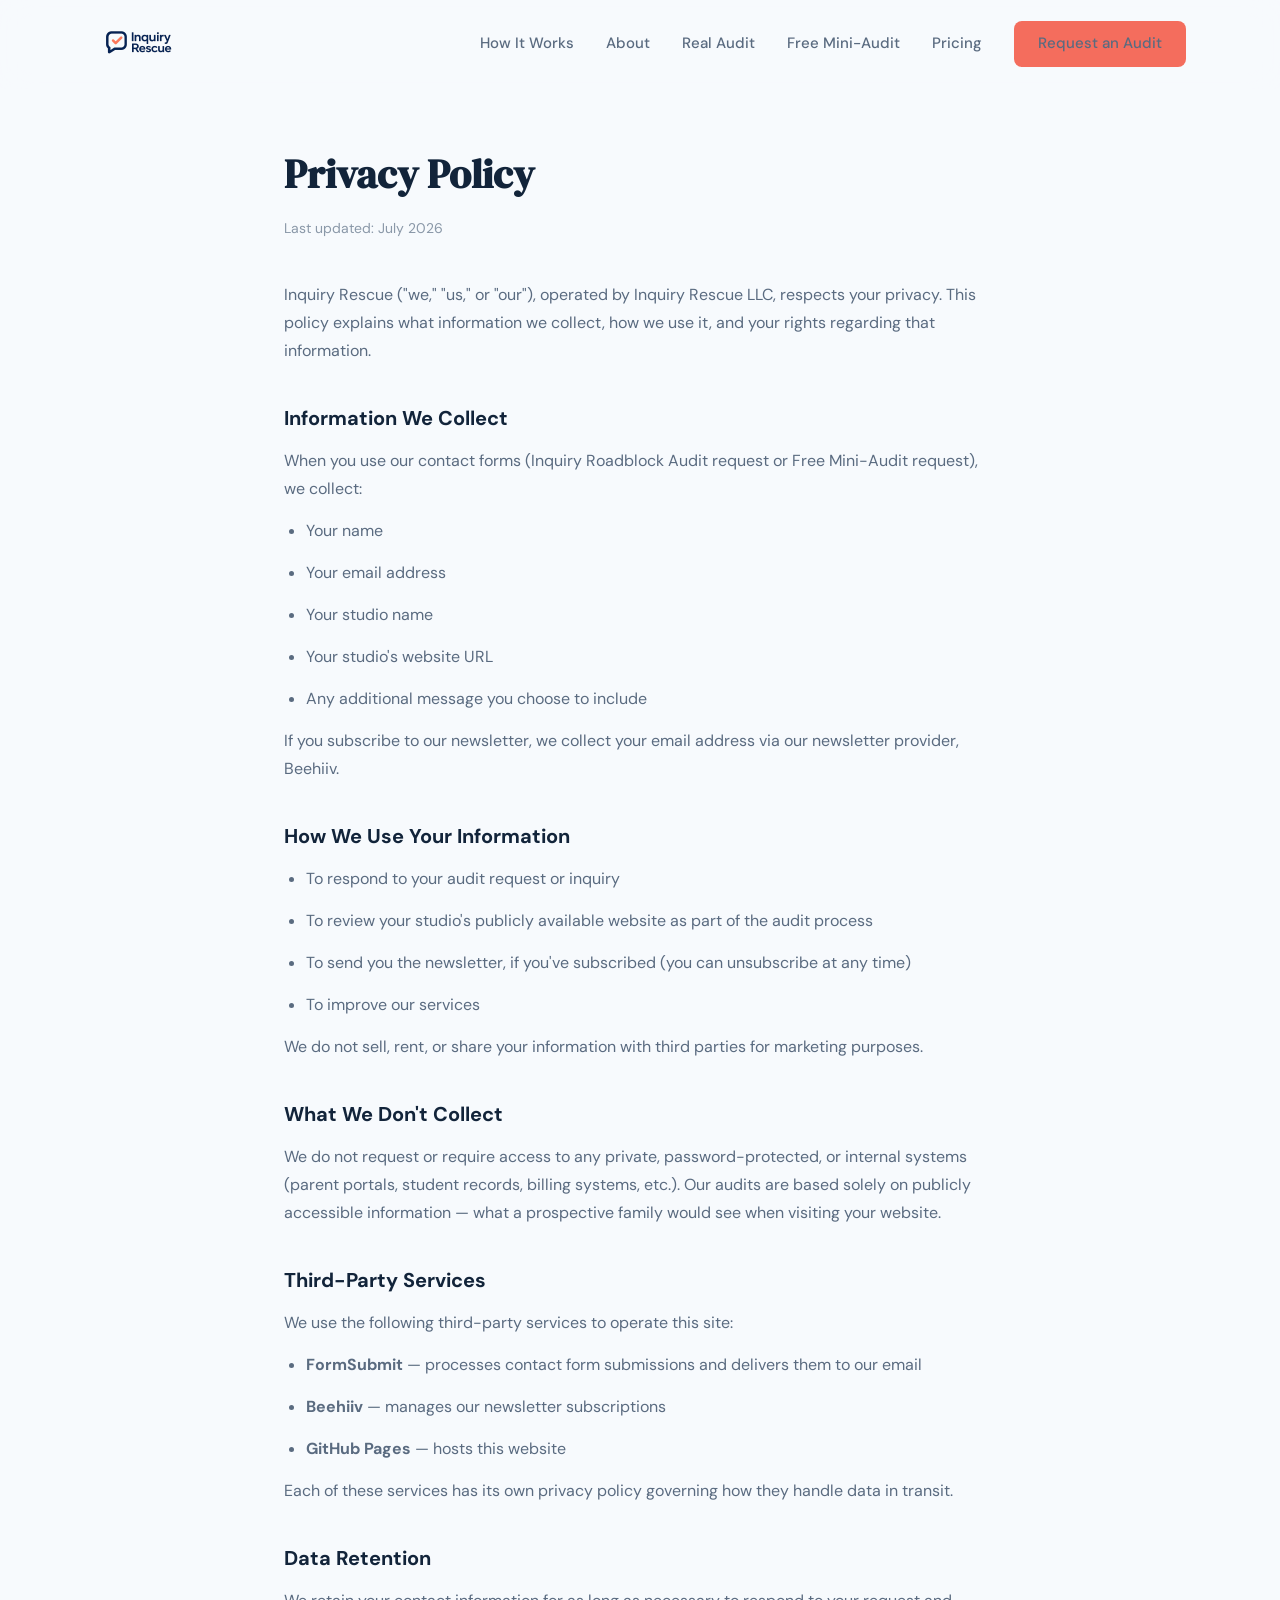
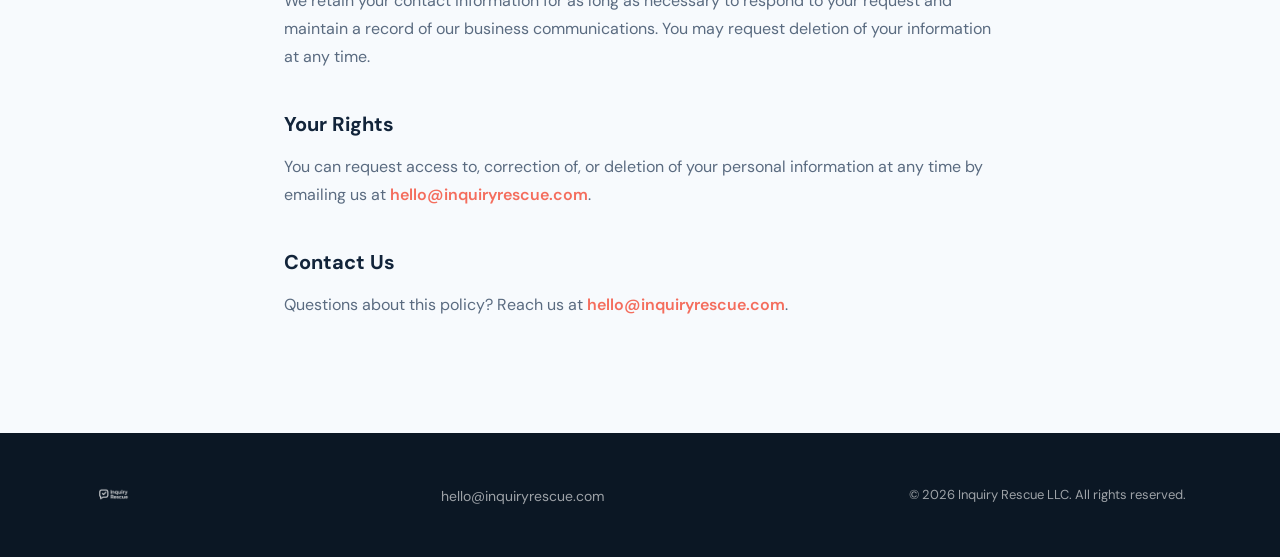
==== commit 2ff85cfe: "Inquiry Rescue LLC is now official — update entity name in footer and privacy policy" ====
--- a/privacy.html
+++ b/privacy.html
@@ -69,7 +69,7 @@
     <h1>Privacy Policy</h1>
     <p class="updated">Last updated: July 2026</p>
 
-    <p>Inquiry Rescue ("we," "us," or "our"), operated by Knostman Studios LLC, respects your privacy. This policy explains what information we collect, how we use it, and your rights regarding that information.</p>
+    <p>Inquiry Rescue ("we," "us," or "our"), operated by Inquiry Rescue LLC, respects your privacy. This policy explains what information we collect, how we use it, and your rights regarding that information.</p>
 
     <h2>Information We Collect</h2>
     <p>When you use our contact forms (Inquiry Roadblock Audit request or Free Mini-Audit request), we collect:</p>
@@ -123,7 +123,7 @@
           <a href="mailto:hello@inquiryrescue.com">hello@inquiryrescue.com</a>
         </div>
         <div class="footer-legal">
-          <p>&copy; 2026 Knostman Studios LLC. All rights reserved.</p>
+          <p>&copy; 2026 Inquiry Rescue LLC. All rights reserved.</p>
         </div>
       </div>
     </div>
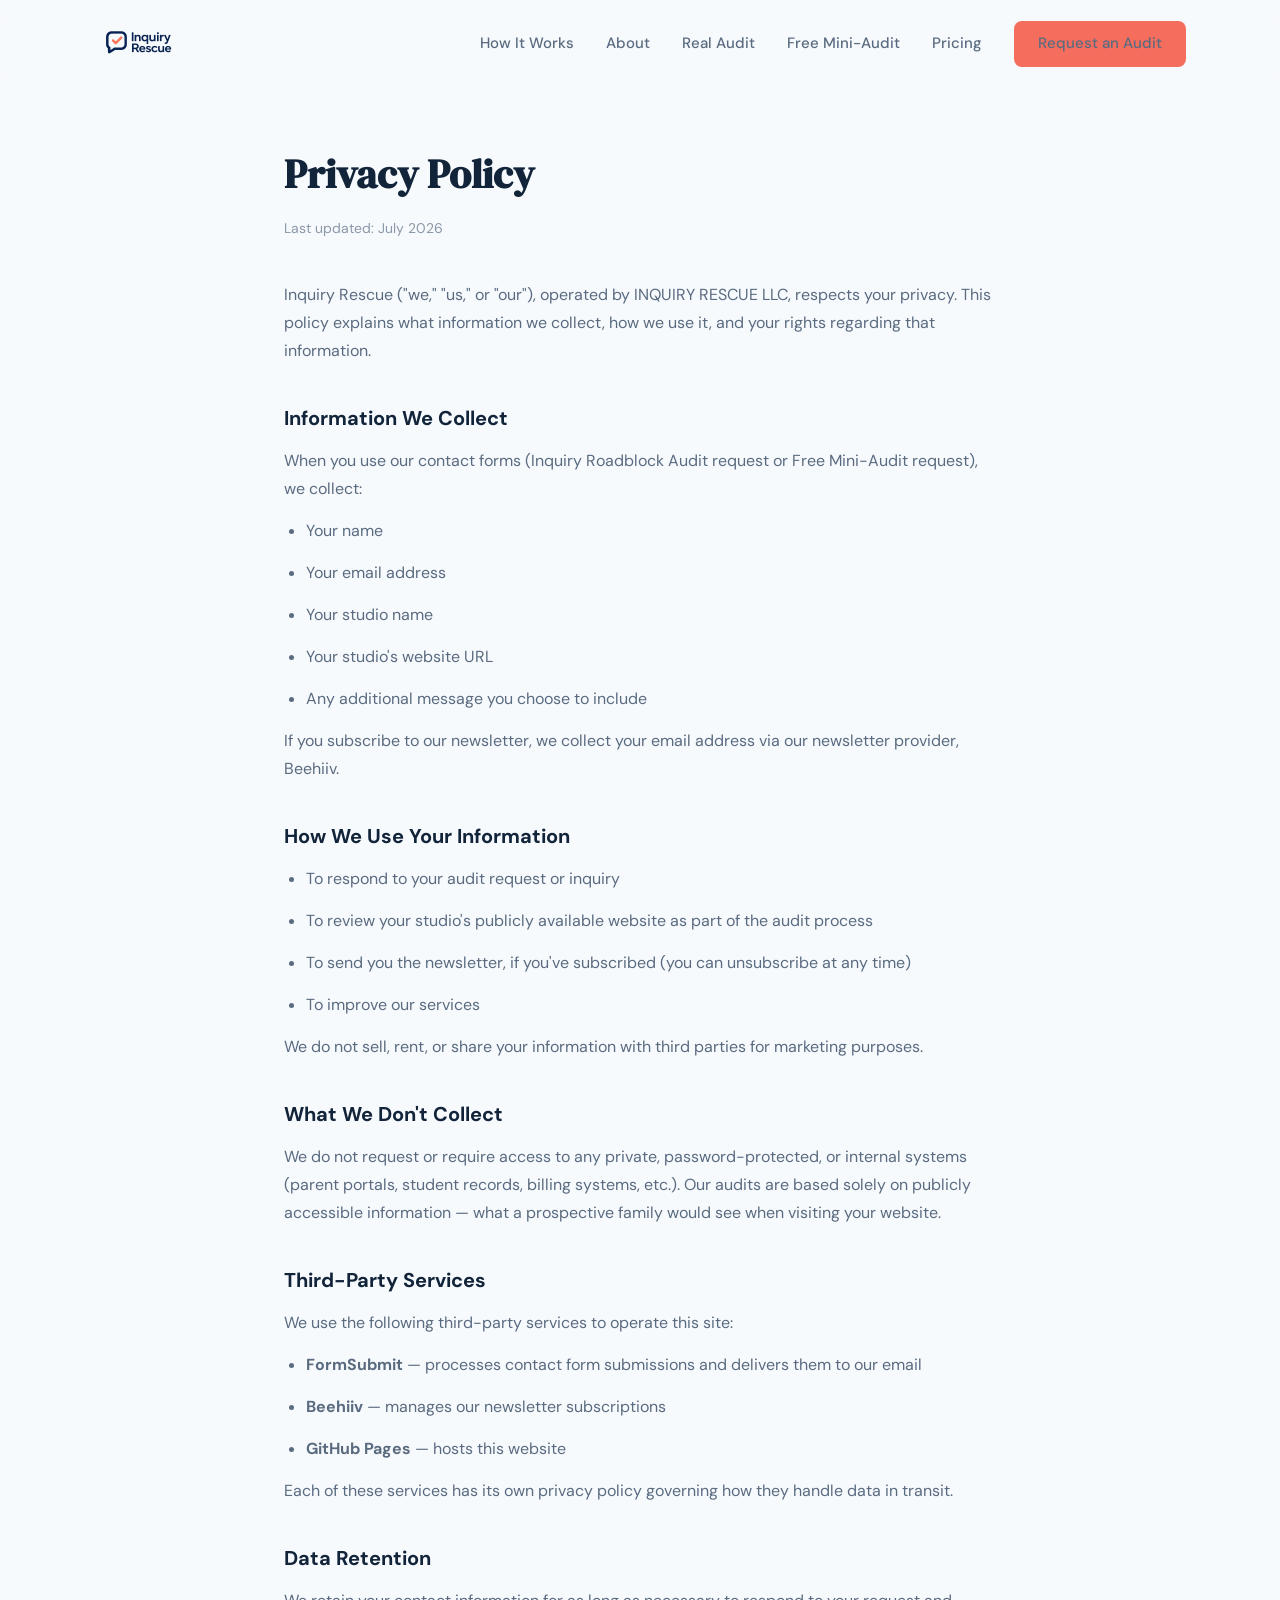
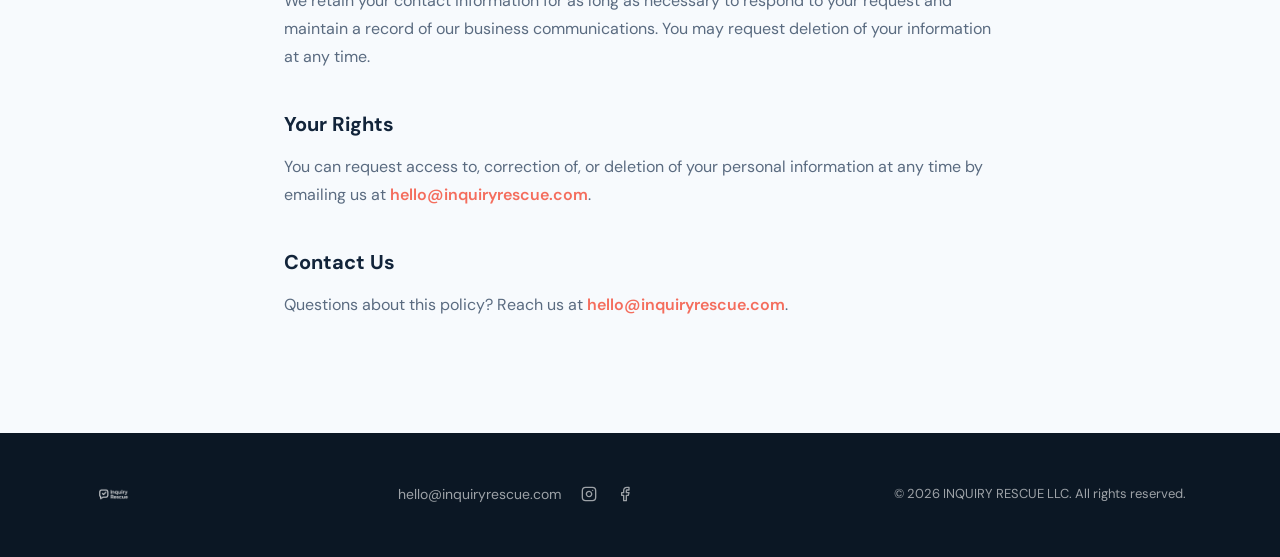
==== commit 880b6a31: "Reorder sections (Real Audit up), footer socials + LLC caps, About media row with teaching loops" ====
--- a/privacy.html
+++ b/privacy.html
@@ -8,7 +8,10 @@
   <meta name="robots" content="index, follow">
   <link href="https://fonts.googleapis.com/css2?family=DM+Sans:ital,opsz,wght@0,9..40,400;0,9..40,500;0,9..40,600;0,9..40,700;1,9..40,400&family=DM+Serif+Display&display=swap" rel="stylesheet">
   <link rel="stylesheet" href="styles.css">
-  <link rel="icon" href="data:image/svg+xml,<svg xmlns='http://www.w3.org/2000/svg' viewBox='0 0 100 100'><rect rx='20' width='100' height='100' fill='%2312243A'/><path d='M28 52 L43 67 L72 33' stroke='%23F46D5D' stroke-width='10' fill='none' stroke-linecap='round' stroke-linejoin='round'/></svg>">
+  <link rel="icon" type="image/png" sizes="32x32" href="assets/favicon-32.png">
+  <link rel="icon" type="image/png" sizes="192x192" href="assets/favicon-192.png">
+  <link rel="apple-touch-icon" href="assets/favicon-192.png">
+  <link rel="icon" type="image/png" sizes="512x512" href="assets/favicon-512.png">
   <style>
     .legal-page { max-width: 760px; margin: 0 auto; padding: 140px 24px 100px; }
     .legal-page h1 { font-family: var(--font-serif); font-size: clamp(28px, 4vw, 40px); color: var(--navy); margin-bottom: 8px; }
@@ -69,7 +72,7 @@
     <h1>Privacy Policy</h1>
     <p class="updated">Last updated: July 2026</p>
 
-    <p>Inquiry Rescue ("we," "us," or "our"), operated by Inquiry Rescue LLC, respects your privacy. This policy explains what information we collect, how we use it, and your rights regarding that information.</p>
+    <p>Inquiry Rescue ("we," "us," or "our"), operated by INQUIRY RESCUE LLC, respects your privacy. This policy explains what information we collect, how we use it, and your rights regarding that information.</p>
 
     <h2>Information We Collect</h2>
     <p>When you use our contact forms (Inquiry Roadblock Audit request or Free Mini-Audit request), we collect:</p>
@@ -121,9 +124,11 @@
         </div>
         <div class="footer-links">
           <a href="mailto:hello@inquiryrescue.com">hello@inquiryrescue.com</a>
+          <a href="https://instagram.com/inquiryrescue" target="_blank" rel="noopener" class="footer-social" aria-label="Inquiry Rescue on Instagram"><svg viewBox="0 0 24 24" fill="none" stroke="currentColor" stroke-width="2" stroke-linecap="round" stroke-linejoin="round"><rect x="2" y="2" width="20" height="20" rx="5" ry="5"/><path d="M16 11.37A4 4 0 1 1 12.63 8 4 4 0 0 1 16 11.37z"/><line x1="17.5" y1="6.5" x2="17.51" y2="6.5"/></svg></a>
+          <a href="https://www.facebook.com/inquiryrescue" target="_blank" rel="noopener" class="footer-social footer-social-icon" aria-label="Inquiry Rescue on Facebook"><svg viewBox="0 0 24 24" fill="none" stroke="currentColor" stroke-width="2" stroke-linecap="round" stroke-linejoin="round"><path d="M18 2h-3a5 5 0 0 0-5 5v3H7v4h3v8h4v-8h3l1-4h-4V7a1 1 0 0 1 1-1h3z"/></svg></a>
         </div>
         <div class="footer-legal">
-          <p>&copy; 2026 Inquiry Rescue LLC. All rights reserved.</p>
+          <p>&copy; 2026 INQUIRY RESCUE LLC. All rights reserved.</p>
         </div>
       </div>
     </div>
--- a/styles.css
+++ b/styles.css
@@ -337,7 +337,8 @@
 }
 
 /* --- WHAT'S INCLUDED --- */
-.section-included { background: var(--bg-white); }
+.section-included { background: var(--bg); }
+.section-about { background: var(--bg-white); }
 
 .included-grid {
   display: grid;
@@ -376,18 +377,24 @@
 
 /* --- ABOUT --- */
 .about-layout {
-  display: grid;
-  grid-template-columns: 300px 1fr;
-  gap: 64px;
-  align-items: center;
-}
-.about-photo img {
-  border-radius: var(--radius-lg);
-  box-shadow: var(--shadow-lg);
+  display: block;
+}
+.about-media {
+  display: flex;
+  gap: 20px;
+  margin-bottom: 48px;
+}
+.about-media img,
+.about-media video {
+  flex: 1;
+  min-width: 0;
   width: 100%;
   aspect-ratio: 3/4;
   object-fit: cover;
   object-position: center top;
+  border-radius: var(--radius-lg);
+  box-shadow: var(--shadow-lg);
+  display: block;
 }
 .about-text h2 {
   font-family: var(--font-serif);
@@ -445,6 +452,78 @@
 .sample-label {
   font-weight: 600;
   color: var(--coral);
+}
+
+/* --- FINDING EXAMPLE CARD --- */
+.finding-example {
+  margin-top: 36px;
+  margin-bottom: 8px;
+}
+.finding-example-label {
+  font-size: 14px;
+  font-weight: 600;
+  color: var(--navy);
+  margin-bottom: 16px;
+}
+.finding-card {
+  background: var(--bg);
+  border: 1px solid var(--border);
+  border-radius: var(--radius-lg);
+  padding: 32px;
+  margin-bottom: 16px;
+}
+.finding-card-header {
+  display: flex;
+  align-items: center;
+  gap: 12px;
+  flex-wrap: wrap;
+  margin-bottom: 12px;
+}
+.finding-number {
+  font-size: 13px;
+  font-weight: 700;
+  color: #fff;
+  background: var(--navy);
+  padding: 4px 12px;
+  border-radius: 6px;
+  letter-spacing: 0.3px;
+}
+.finding-tag {
+  font-size: 12px;
+  font-weight: 600;
+  padding: 4px 12px;
+  border-radius: 6px;
+  background: var(--coral-light);
+  color: var(--coral-hover);
+}
+.finding-card h4 {
+  font-size: 18px;
+  color: var(--navy);
+  margin-bottom: 20px;
+  line-height: 1.4;
+}
+.finding-block {
+  margin-bottom: 16px;
+}
+.finding-block:last-child { margin-bottom: 0; }
+.finding-block-label {
+  font-size: 12px;
+  font-weight: 700;
+  text-transform: uppercase;
+  letter-spacing: 0.8px;
+  color: var(--coral);
+  margin-bottom: 6px;
+}
+.finding-block p:not(.finding-block-label) {
+  font-size: 15px;
+  color: var(--text);
+  line-height: 1.65;
+}
+.finding-example-note {
+  font-size: 13px;
+  color: var(--text-muted);
+  font-style: italic;
+  margin-bottom: 24px;
 }
 
 /* --- URGENCY --- */
@@ -787,6 +866,20 @@
   font-size: 14px;
 }
 .footer-links a:hover { color: #fff; }
+.footer-links {
+  display: flex;
+  align-items: center;
+  gap: 20px;
+}
+.footer-social {
+  display: inline-flex;
+  align-items: center;
+  gap: 7px;
+}
+.footer-social svg {
+  width: 16px;
+  height: 16px;
+}
 .footer-legal p { font-size: 13px; }
 
 /* --- ANIMATIONS --- */
@@ -838,7 +931,8 @@
 
   .problem-grid { grid-template-columns: 1fr 1fr; }
   .about-layout { grid-template-columns: 1fr; gap: 40px; }
-  .about-photo { max-width: 280px; }
+  .about-media { flex-direction: column; align-items: center; }
+  .about-media img, .about-media video { max-width: 300px; }
   .contact-layout { grid-template-columns: 1fr; gap: 40px; }
   .included-grid { grid-template-columns: 1fr; }
 
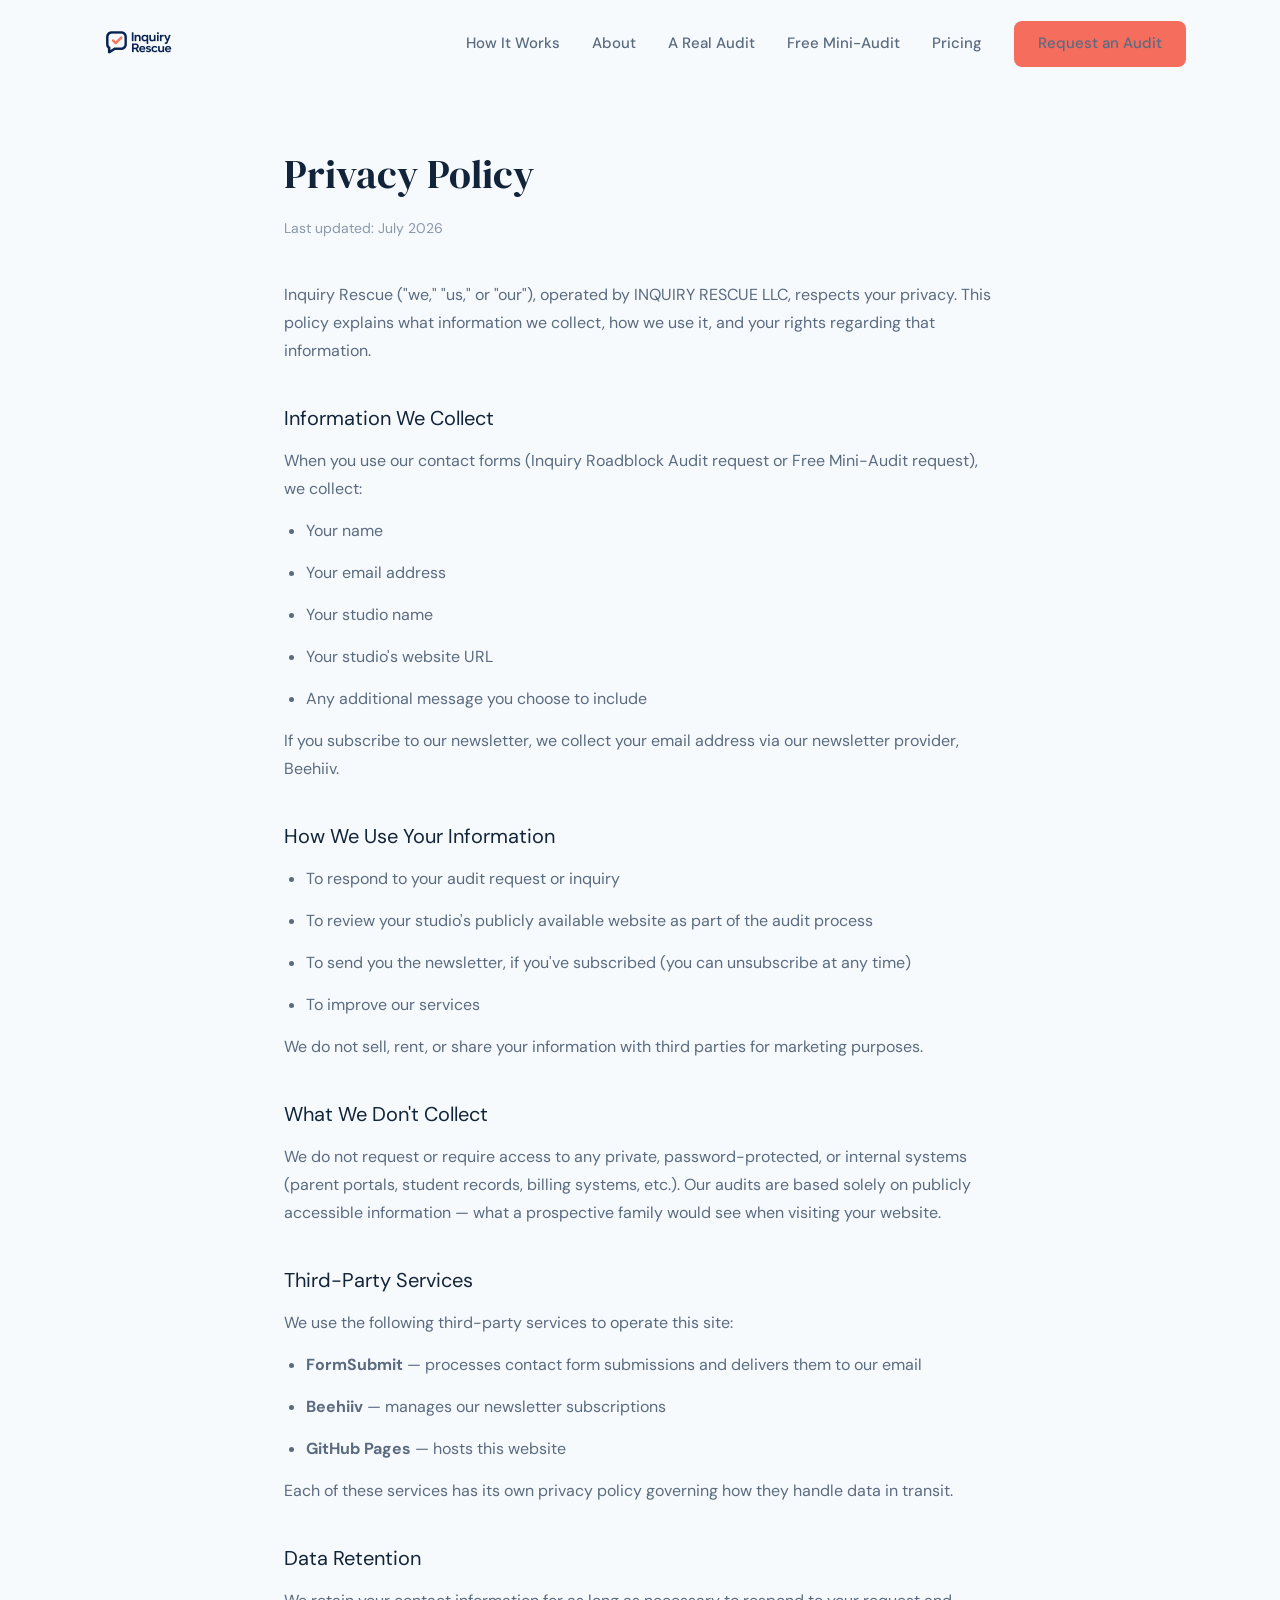
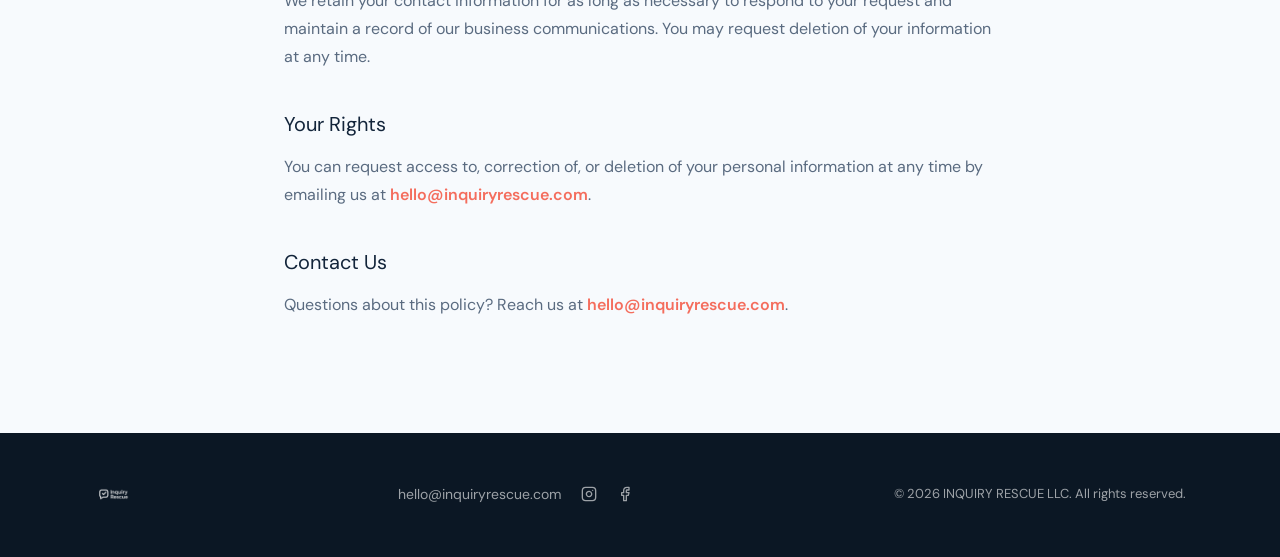
==== commit 60234837: "Nav label: Real Audit -> A Real Audit; fix faux-bold smearing on serif headings (font-weight 400)" ====
--- a/privacy.html
+++ b/privacy.html
@@ -49,7 +49,7 @@
       <div class="nav-links">
         <a href="/#how-it-works">How It Works</a>
         <a href="/#about">About</a>
-        <a href="/#sample">Real Audit</a>
+        <a href="/#sample">A Real Audit</a>
         <a href="/#mini-audit">Free Mini-Audit</a>
         <a href="/#pricing">Pricing</a>
         <a href="/#contact" class="btn btn-nav">Request an Audit</a>
@@ -61,7 +61,7 @@
     <div class="mobile-menu">
       <a href="/#how-it-works" onclick="document.body.classList.remove('menu-open')">How It Works</a>
       <a href="/#about" onclick="document.body.classList.remove('menu-open')">About</a>
-      <a href="/#sample" onclick="document.body.classList.remove('menu-open')">Real Audit</a>
+      <a href="/#sample" onclick="document.body.classList.remove('menu-open')">A Real Audit</a>
       <a href="/#mini-audit" onclick="document.body.classList.remove('menu-open')">Free Mini-Audit</a>
       <a href="/#pricing" onclick="document.body.classList.remove('menu-open')">Pricing</a>
       <a href="/#contact" class="btn btn-primary" onclick="document.body.classList.remove('menu-open')">Request an Audit</a>
--- a/styles.css
+++ b/styles.css
@@ -30,6 +30,10 @@
 
 html { scroll-behavior: smooth; }
 
+/* DM Serif Display ships at 400 only — without this, browsers synthesize
+   a faux bold on headings that smears/doubles the letterforms */
+h1, h2, .newsletter-text h3 { font-weight: 400; }
+
 body {
   font-family: var(--font-sans);
   font-size: 17px;
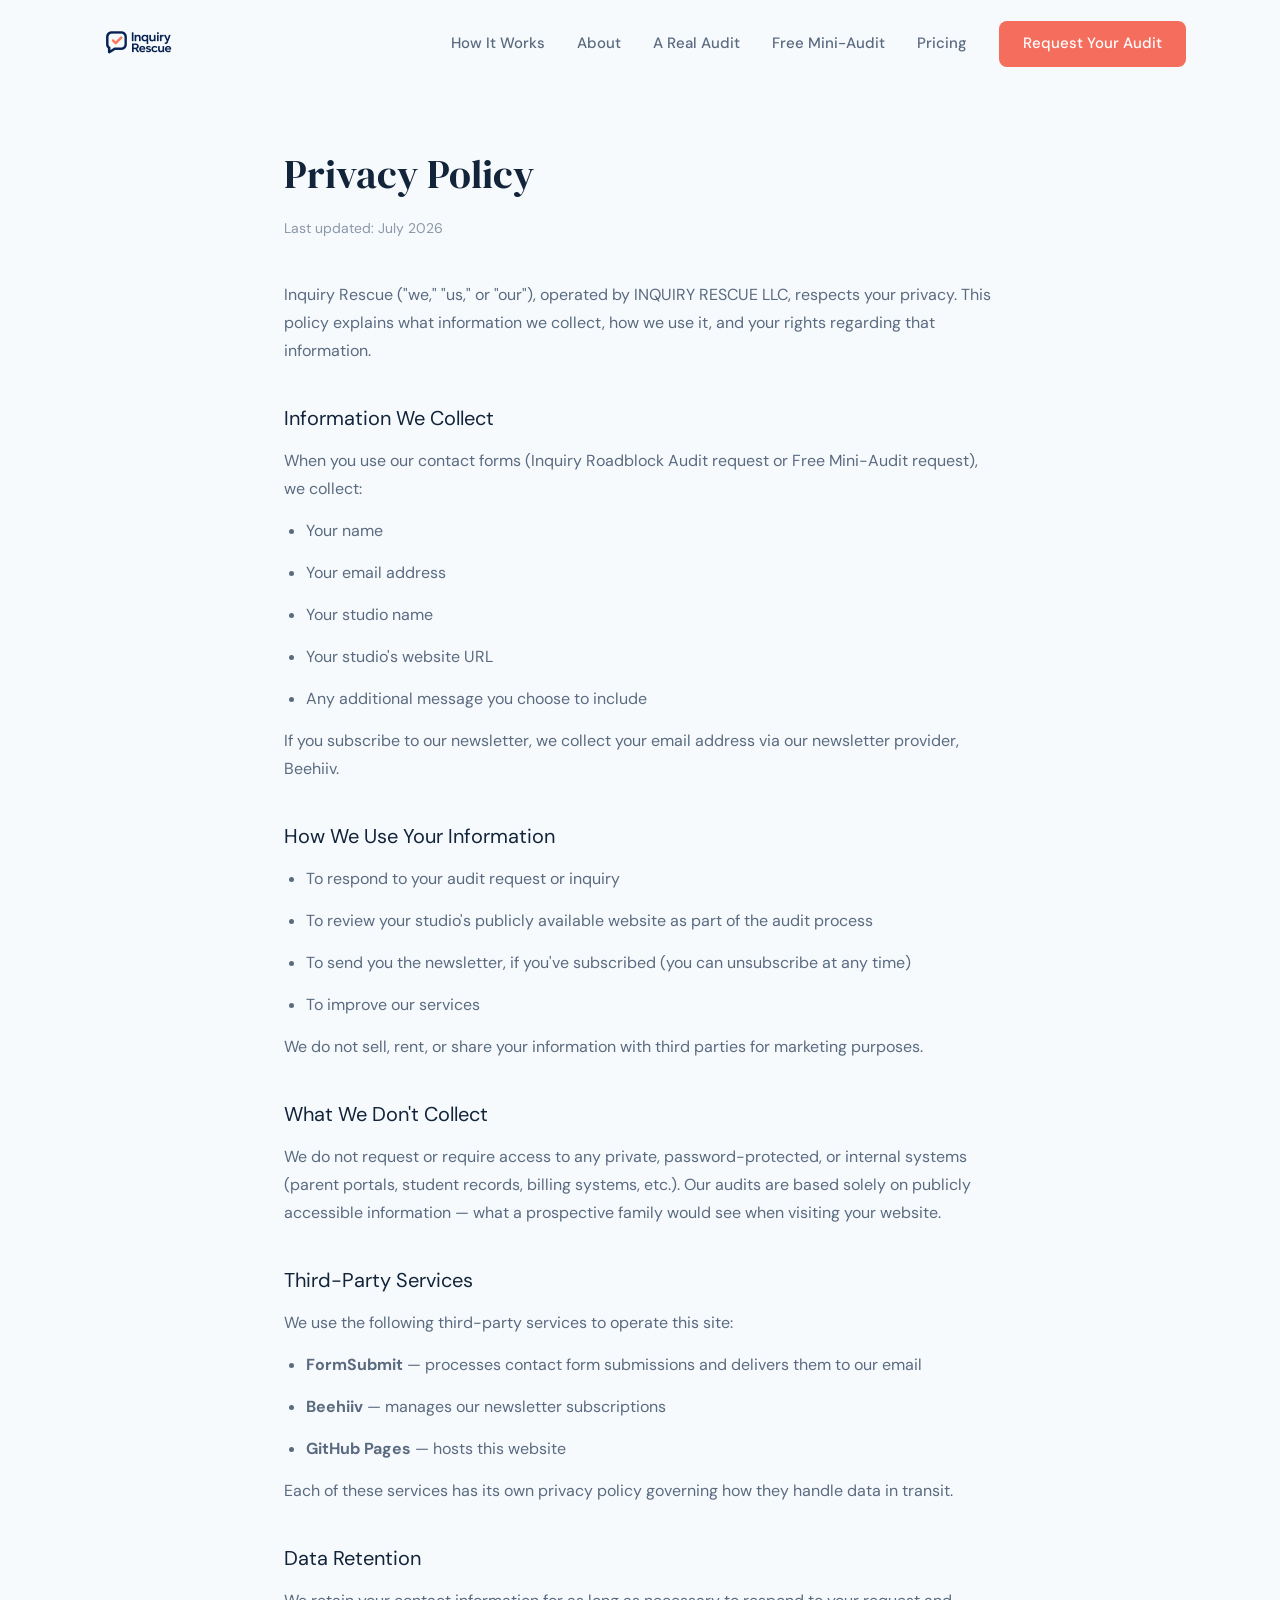
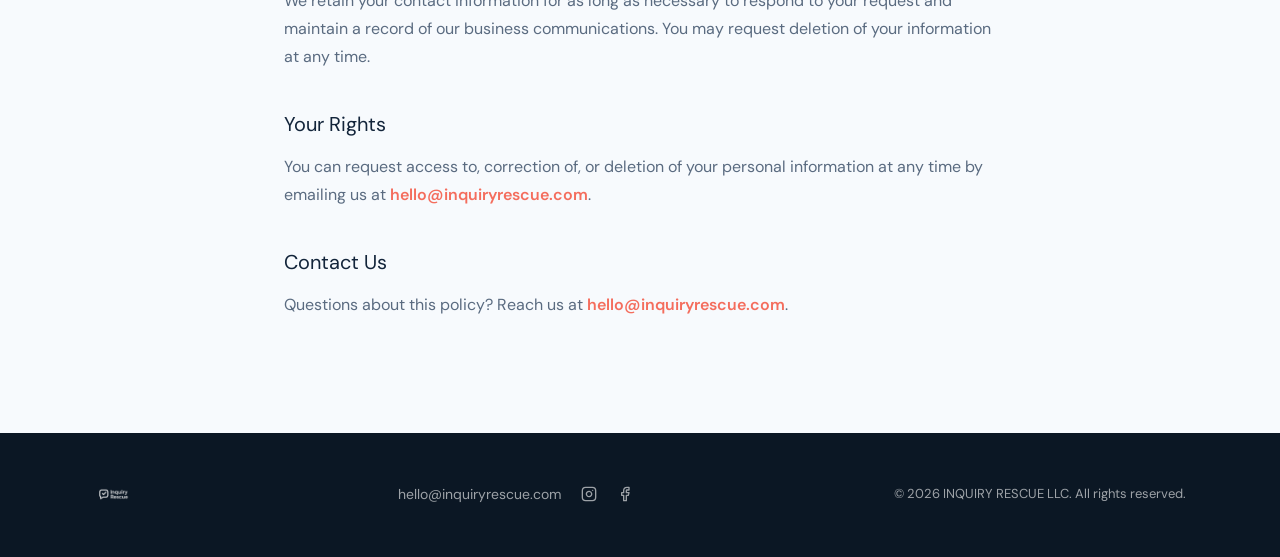
==== commit 1ffd76fd: "Sheila Bella-inspired copy pass: hero thesis, ROI reframe, urgency banner refresh, investment framin" ====
--- a/privacy.html
+++ b/privacy.html
@@ -52,7 +52,7 @@
         <a href="/#sample">A Real Audit</a>
         <a href="/#mini-audit">Free Mini-Audit</a>
         <a href="/#pricing">Pricing</a>
-        <a href="/#contact" class="btn btn-nav">Request an Audit</a>
+        <a href="/#contact" class="btn btn-nav">Request Your Audit</a>
       </div>
       <button class="nav-mobile-toggle" aria-label="Menu" onclick="document.body.classList.toggle('menu-open')">
         <span></span><span></span><span></span>
@@ -64,7 +64,7 @@
       <a href="/#sample" onclick="document.body.classList.remove('menu-open')">A Real Audit</a>
       <a href="/#mini-audit" onclick="document.body.classList.remove('menu-open')">Free Mini-Audit</a>
       <a href="/#pricing" onclick="document.body.classList.remove('menu-open')">Pricing</a>
-      <a href="/#contact" class="btn btn-primary" onclick="document.body.classList.remove('menu-open')">Request an Audit</a>
+      <a href="/#contact" class="btn btn-primary" onclick="document.body.classList.remove('menu-open')">Request Your Audit</a>
     </div>
   </nav>
 
--- a/styles.css
+++ b/styles.css
@@ -150,6 +150,7 @@
   text-decoration: none;
   transition: color 0.2s;
 }
+.nav-links a.btn-nav { color: #fff; }
 .nav-links a:hover { color: var(--navy); }
 
 .nav-mobile-toggle {
@@ -182,6 +183,7 @@
   font-weight: 500;
   text-decoration: none;
 }
+.mobile-menu a.btn-primary { color: #fff; }
 
 /* --- HERO --- */
 .hero {
@@ -206,7 +208,7 @@
   font-size: clamp(36px, 5vw, 56px);
   line-height: 1.15;
   color: var(--navy);
-  margin-bottom: 28px;
+  margin-bottom: 20px;
 }
 .hero-sub {
   font-size: 18px;
@@ -216,6 +218,14 @@
 }
 .hero-sub strong { color: var(--navy); }
 .hero-sub em { font-style: italic; }
+.hero-thesis { font-size: 24px; margin-top: 4px; }
+.section-thesis {
+  font-size: 18px;
+  color: var(--text-light);
+  margin-top: 16px;
+  line-height: 1.6;
+}
+.section-thesis strong { color: var(--navy); }
 
 .hero-ctas {
   display: flex;
@@ -439,25 +449,6 @@
   font-size: 16px;
 }
 
-.sample-preview-items {
-  margin: 32px 0;
-  display: flex;
-  flex-direction: column;
-  gap: 12px;
-}
-.sample-preview-item {
-  padding: 16px 20px;
-  background: var(--bg);
-  border-left: 3px solid var(--coral);
-  border-radius: 0 var(--radius) var(--radius) 0;
-  font-size: 15px;
-  color: var(--text);
-}
-.sample-label {
-  font-weight: 600;
-  color: var(--coral);
-}
-
 /* --- FINDING EXAMPLE CARD --- */
 .finding-example {
   margin-top: 36px;
@@ -523,6 +514,16 @@
   color: var(--text);
   line-height: 1.65;
 }
+.finding-fix-steps {
+  font-size: 15px;
+  color: var(--text);
+  line-height: 1.55;
+  margin: 0;
+  padding-left: 22px;
+}
+.finding-fix-steps li { margin-bottom: 10px; }
+.finding-fix-steps li:last-child { margin-bottom: 0; }
+.finding-fix-steps li::marker { color: var(--coral); font-weight: 600; }
 .finding-example-note {
   font-size: 13px;
   color: var(--text-muted);
@@ -584,11 +585,8 @@
   text-align: center;
 }
 .pricing-header h3 {
-  font-size: 14px;
-  font-weight: 600;
-  text-transform: uppercase;
-  letter-spacing: 1.5px;
-  opacity: 0.7;
+  font-size: 20px;
+  font-weight: 600;
   margin-bottom: 16px;
 }
 .pricing-amount {
@@ -608,8 +606,10 @@
   line-height: 1;
 }
 .pricing-note {
-  font-size: 14px;
-  opacity: 0.6;
+  font-size: 13px;
+  text-transform: uppercase;
+  letter-spacing: 1.5px;
+  opacity: 0.65;
   margin-top: 8px;
 }
 
@@ -650,15 +650,17 @@
 .pricing-reframe {
   text-align: center;
   margin-top: 40px;
-  padding: 32px;
+  padding: 36px 40px;
   background: var(--coral-light);
+  border: 2px solid var(--coral);
   border-radius: var(--radius-lg);
   max-width: 560px;
   margin-left: auto;
   margin-right: auto;
+  box-shadow: var(--shadow-lg);
 }
 .pricing-reframe p {
-  font-size: 17px;
+  font-size: 19px;
   color: var(--navy);
   line-height: 1.6;
 }
@@ -918,12 +920,6 @@
 .included-item:nth-child(7) { transition-delay: 0.3s; }
 .included-item:nth-child(8) { transition-delay: 0.35s; }
 
-.sample-preview-item:nth-child(1) { transition-delay: 0s; }
-.sample-preview-item:nth-child(2) { transition-delay: 0.08s; }
-.sample-preview-item:nth-child(3) { transition-delay: 0.16s; }
-.sample-preview-item:nth-child(4) { transition-delay: 0.24s; }
-.sample-preview-item:nth-child(5) { transition-delay: 0.32s; }
-
 /* --- RESPONSIVE --- */
 @media (max-width: 900px) {
   .nav-links { display: none; }
